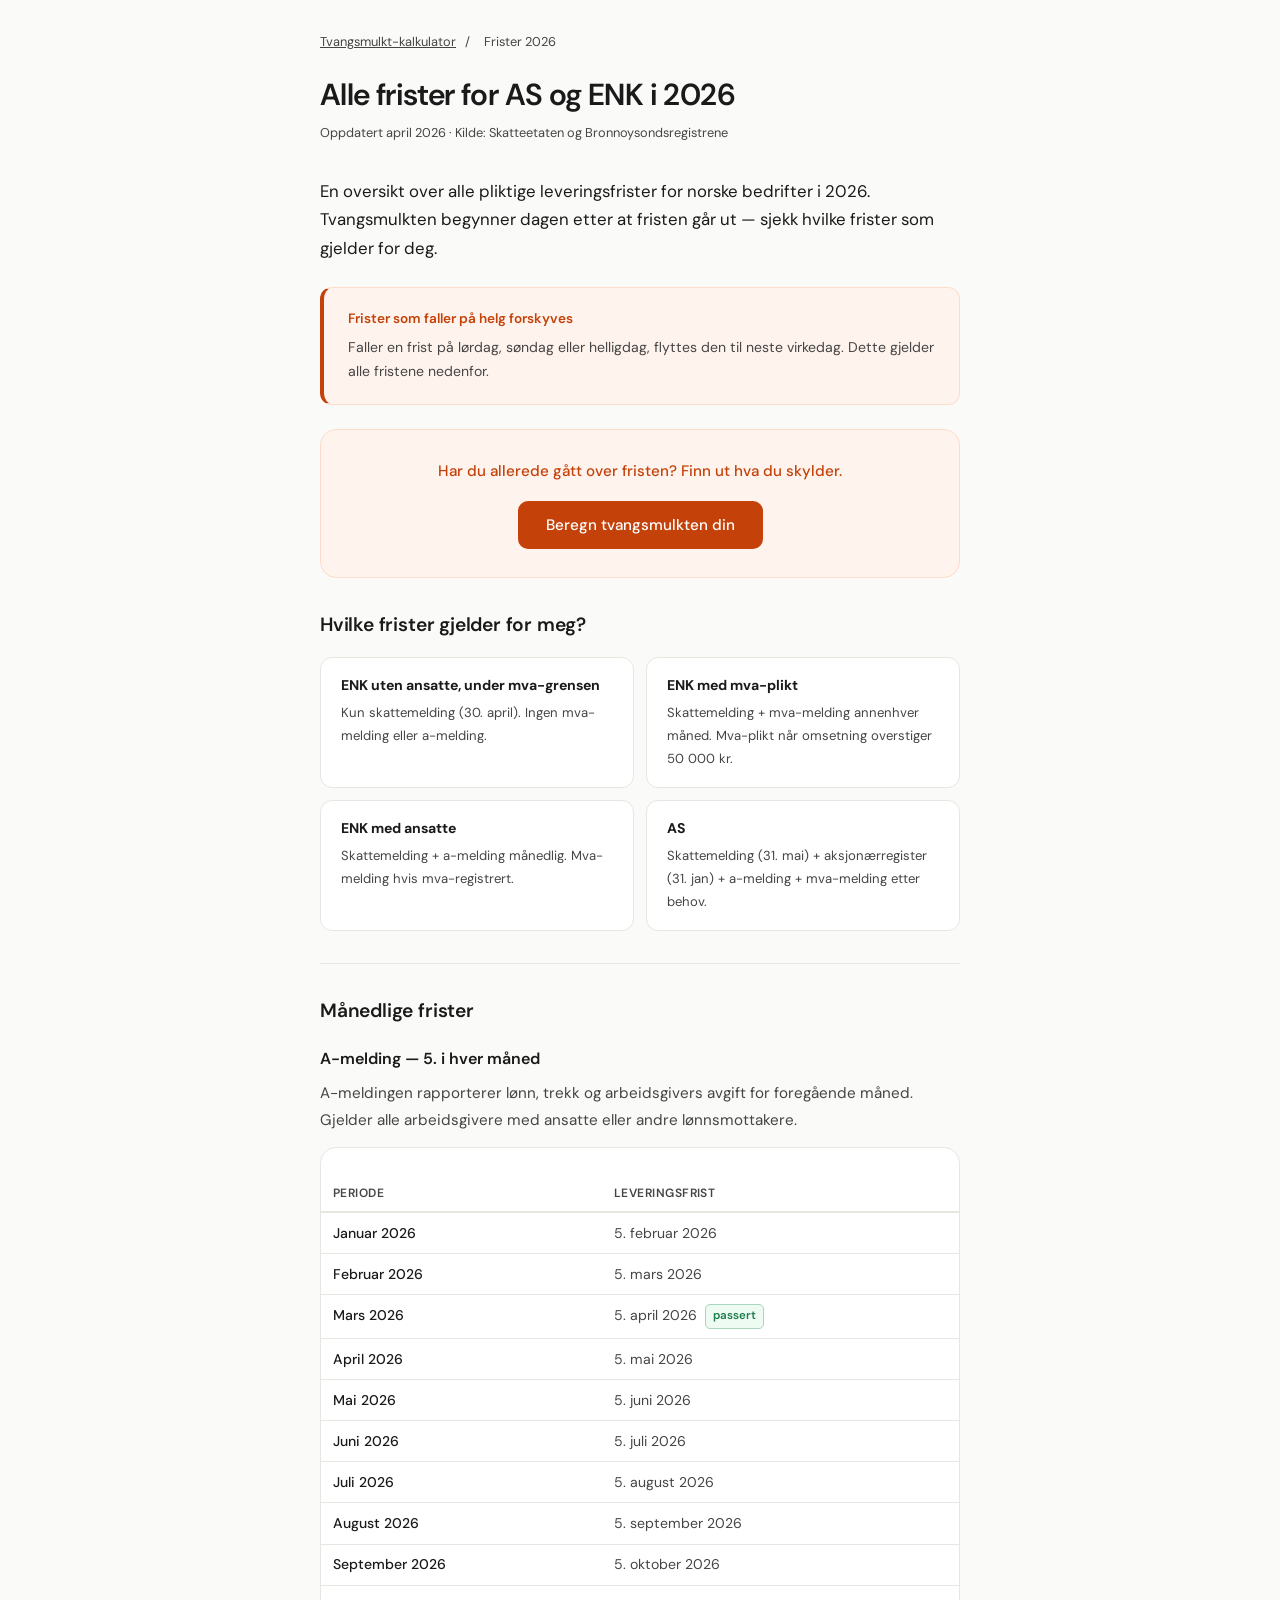
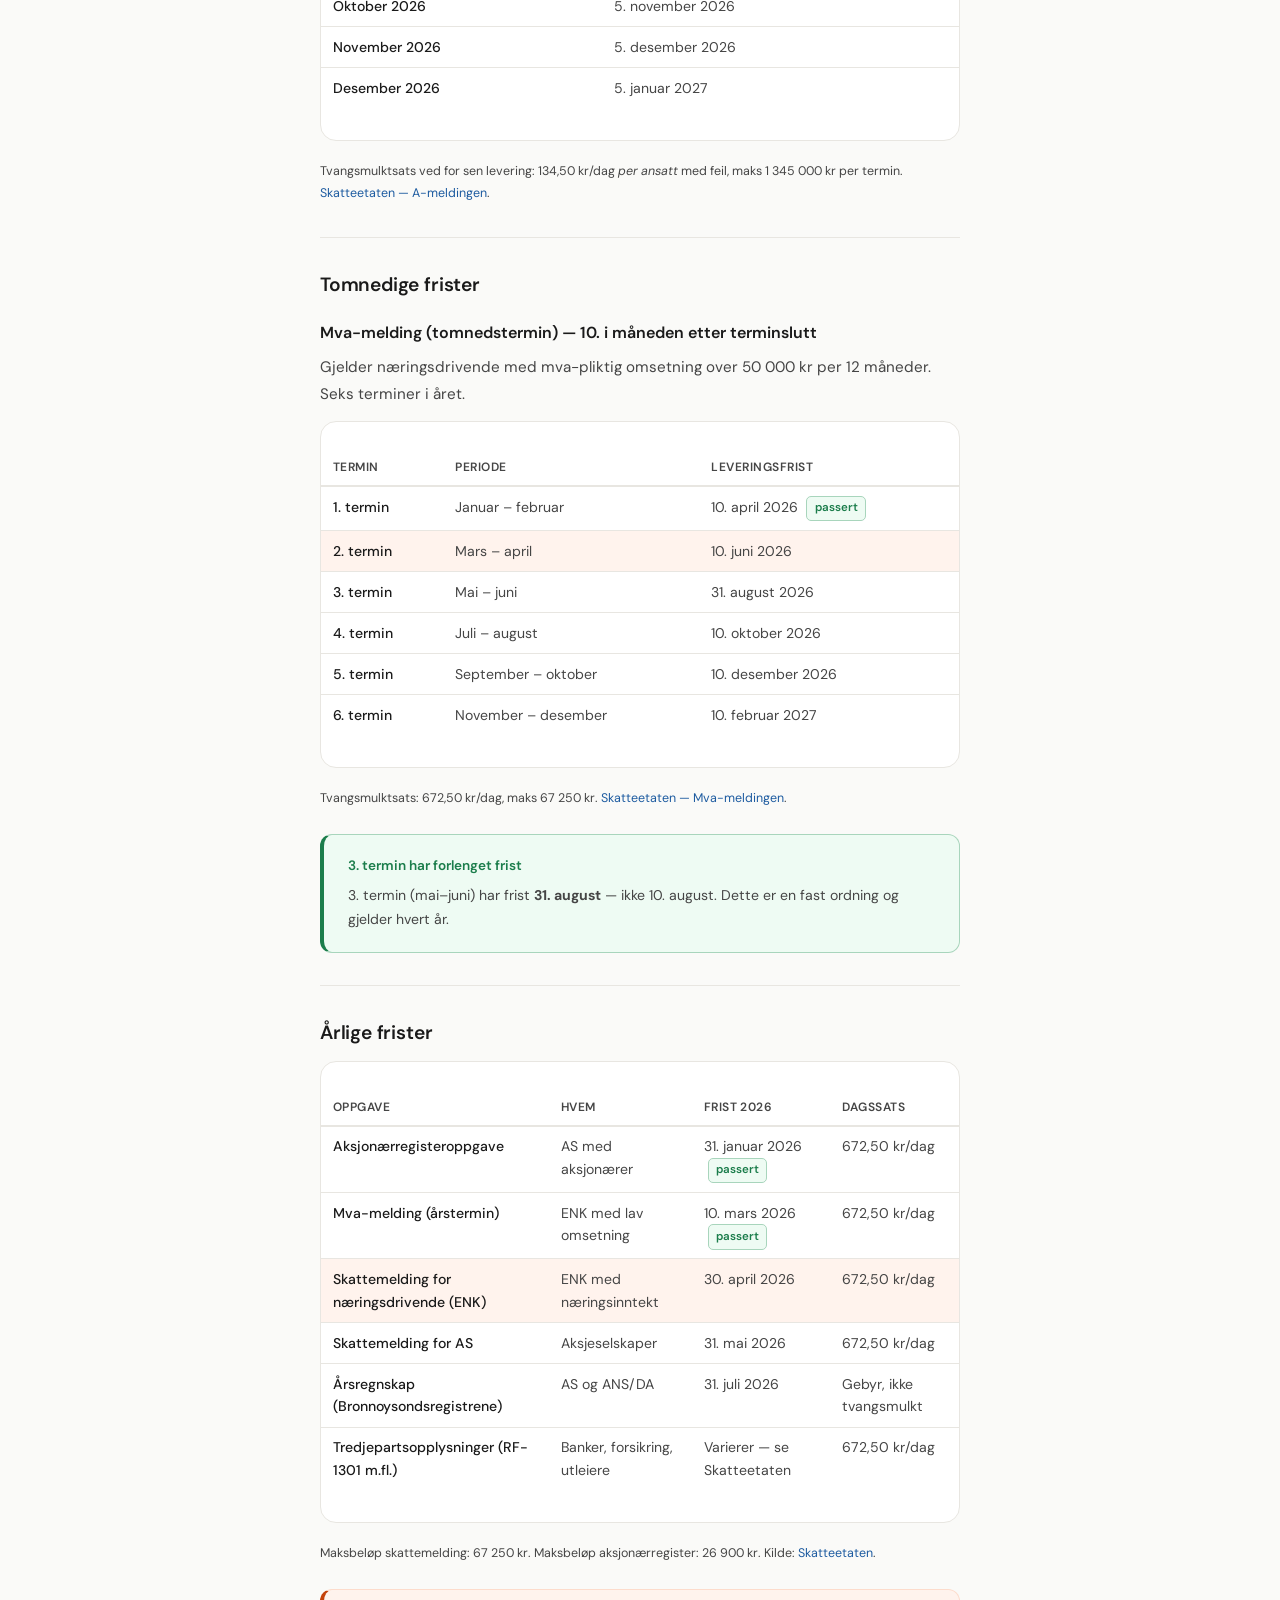
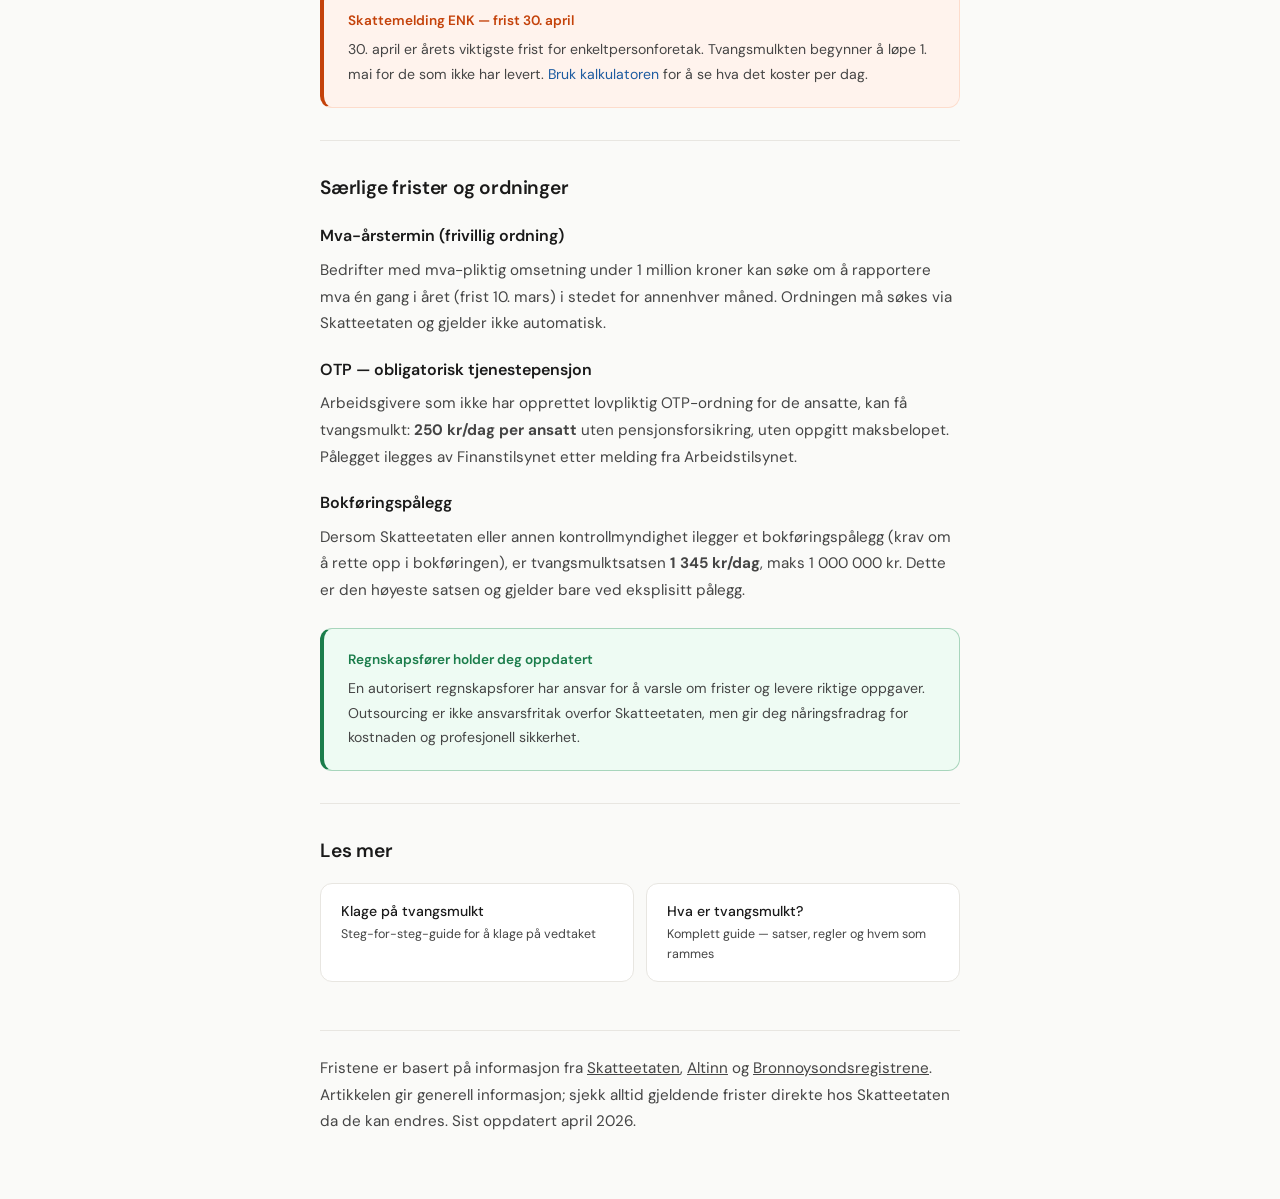
==== frister-2026.html @ 78f904ae "Add klage and frister pages, Cloudflare analytics, updated sitemap - klage-tvangsmulkt.html: 7-step " ====
<!DOCTYPE html>
<html lang="nb">
<head>
<meta charset="UTF-8">
<meta name="viewport" content="width=device-width,initial-scale=1">
<title>Alle frister for AS og ENK i 2026 — unngå tvangsmulkt | Tvangsmulkt-kalkulator</title>
<meta name="description" content="Komplett fristoversikt for 2026: mva-melding, a-melding, skattemelding, aksjonærregister og mer. Hvilke frister gjelder for deg som AS eller ENK?">
<meta name="robots" content="index,follow">
<link rel="canonical" href="https://tvangsmulktkalkulator.no/frister-2026">
<meta property="og:title" content="Alle frister for AS og ENK i 2026 — unngå tvangsmulkt">
<meta property="og:description" content="Komplett fristoversikt for 2026: mva, a-melding, skattemelding, aksjonærregister. Hvilke frister gjelder for deg?">
<meta property="og:type" content="article">
<meta property="og:url" content="https://tvangsmulktkalkulator.no/frister-2026">
<meta property="og:image" content="https://tvangsmulktkalkulator.no/og-image.png">
<meta property="og:locale" content="nb_NO">
<meta name="twitter:card" content="summary_large_image">
<meta name="twitter:title" content="Alle frister for AS og ENK i 2026 — unngå tvangsmulkt">
<meta name="twitter:description" content="Komplett fristoversikt for 2026: mva, a-melding, skattemelding, aksjonærregister og mer.">
<meta name="twitter:image" content="https://tvangsmulktkalkulator.no/og-image.png">
<meta name="geo.region" content="NO">
<link rel="icon" href="data:image/svg+xml,<svg xmlns='http://www.w3.org/2000/svg' viewBox='0 0 100 100'><rect width='100' height='100' rx='20' fill='%23C4420A'/><text x='50' y='68' font-size='52' font-family='system-ui' font-weight='700' fill='white' text-anchor='middle'>kr</text></svg>">
<link rel="preconnect" href="https://fonts.googleapis.com">
<link rel="preconnect" href="https://fonts.gstatic.com" crossorigin>
<link href="https://fonts.googleapis.com/css2?family=DM+Sans:wght@400;500;600&display=swap" rel="stylesheet">
<!-- Cloudflare Web Analytics -->
<script defer src='https://static.cloudflareinsights.com/beacon.min.js' data-cf-beacon='{"token": "CLOUDFLARE_ANALYTICS_TOKEN"}'></script>
<script type="application/ld+json">
{
  "@context": "https://schema.org",
  "@graph": [
    {
      "@type": "Article",
      "headline": "Alle frister for AS og ENK i 2026 — unngå tvangsmulkt",
      "description": "Komplett fristoversikt for 2026: mva-melding, a-melding, skattemelding, aksjonærregister og mer. Hvilke frister gjelder for deg som AS eller ENK?",
      "url": "https://tvangsmulktkalkulator.no/frister-2026",
      "inLanguage": "nb",
      "datePublished": "2026-04-19",
      "dateModified": "2026-04-19",
      "publisher": {
        "@type": "Organization",
        "name": "Tvangsmulkt-kalkulator",
        "url": "https://tvangsmulktkalkulator.no/"
      },
      "mainEntityOfPage": {
        "@type": "WebPage",
        "@id": "https://tvangsmulktkalkulator.no/frister-2026"
      }
    },
    {
      "@type": "BreadcrumbList",
      "itemListElement": [
        {
          "@type": "ListItem",
          "position": 1,
          "name": "Tvangsmulkt-kalkulator",
          "item": "https://tvangsmulktkalkulator.no/"
        },
        {
          "@type": "ListItem",
          "position": 2,
          "name": "Frister 2026",
          "item": "https://tvangsmulktkalkulator.no/frister-2026"
        }
      ]
    },
    {
      "@type": "FAQPage",
      "mainEntity": [
        {
          "@type": "Question",
          "name": "Når er fristen for skattemelding 2026?",
          "acceptedAnswer": {
            "@type": "Answer",
            "text": "Skattemelding for enkeltpersonforetak (ENK) har frist 30. april 2026. Aksjeselskaper (AS) har frist 31. mai 2026. Næringsdrivende med regnskapsfører kan søke om utsatt frist til 31. mai for ENK."
          }
        },
        {
          "@type": "Question",
          "name": "Når skal a-meldingen leveres?",
          "acceptedAnswer": {
            "@type": "Answer",
            "text": "A-meldingen leveres den 5. i hver måned og gjelder lønnsutbetalinger i foregående måned. For eksempel: a-meldingen for mars leveres innen 5. april. Fristen gjelder alle arbeidsgivere med ansatte."
          }
        },
        {
          "@type": "Question",
          "name": "Hvilke frister gjelder for mva-meldingen i 2026?",
          "acceptedAnswer": {
            "@type": "Answer",
            "text": "Mva-melding for toårig termin leveres den 10. i måneden etter terminslutt. Terminer: jan–feb (frist 10. april), mars–april (frist 10. juni), mai–juni (frist 31. august), juli–aug (frist 10. oktober), sept–okt (frist 10. desember), nov–des (frist 10. februar 2027). Mva-melding for årsterm leveres 10. mars."
          }
        },
        {
          "@type": "Question",
          "name": "Gjelder alle disse fristene for ENK?",
          "acceptedAnswer": {
            "@type": "Answer",
            "text": "Ikke alle. Et ENK uten ansatte og med omsetning under 50 000 kr trenger ikke levere a-melding eller mva-melding. Skattemeldingen (frist 30. april) gjelder alltid for ENK med næringsinntekt. Sjekk hvilke registreringsplikter virksomheten din har i Enhetsregisteret på Brønnøysund."
          }
        }
      ]
    }
  ]
}
</script>
<style>
*{margin:0;padding:0;box-sizing:border-box}
*:focus-visible{outline:2px solid var(--accent);outline-offset:2px}
:root{--bg:#FAFAF8;--card:#FFFFFF;--text:#1A1A1A;--muted:#454545;--border:#E8E6E1;--accent:#C4420A;--accent-bg:#FFF3ED;--accent-border:#FDDCCC;--green:#1B7D4B;--green-bg:#EEFBF3;--blue:#1D5BA0;--blue-bg:#EDF4FC}
body{font-family:'DM Sans',system-ui,sans-serif;background:var(--bg);color:var(--text);line-height:1.6;-webkit-font-smoothing:antialiased}
.wrap{max-width:680px;margin:0 auto;padding:2rem 1.25rem 4rem}
.breadcrumb{font-size:.8rem;color:var(--muted);margin-bottom:1.5rem}
.breadcrumb a{color:var(--muted);text-decoration:underline}
.breadcrumb span{margin:0 .35rem}
header{margin-bottom:2rem}
.meta{font-size:.8rem;color:var(--muted);margin-top:.5rem}
h1{font-size:1.9rem;font-weight:600;letter-spacing:-.02em;line-height:1.25;margin-bottom:.5rem}
h2{font-size:1.2rem;font-weight:600;margin:2rem 0 .75rem;letter-spacing:-.01em}
h3{font-size:1rem;font-weight:600;margin:1.25rem 0 .5rem}
p{color:var(--muted);font-size:.95rem;line-height:1.75;margin-bottom:.85rem}
p:last-child{margin-bottom:0}
a{color:var(--blue);text-decoration:none;border-bottom:1px solid transparent}
a:hover{border-bottom-color:var(--blue)}
.intro{font-size:1.05rem;color:var(--text);line-height:1.7;margin-bottom:1.5rem}
.card{background:var(--card);border:1px solid var(--border);border-radius:16px;padding:1.5rem 1.75rem;margin-bottom:1.25rem}
table{width:100%;border-collapse:collapse;font-size:.88rem;margin:.75rem 0 1rem}
thead th{text-align:left;padding:.5rem .75rem;font-size:.75rem;font-weight:600;color:var(--muted);text-transform:uppercase;letter-spacing:.04em;border-bottom:2px solid var(--border)}
tbody td{padding:.55rem .75rem;border-bottom:1px solid var(--border);color:var(--muted);vertical-align:top}
tbody td:first-child{color:var(--text);font-weight:500}
tbody tr:last-child td{border-bottom:none}
.highlight-row td{background:var(--accent-bg)}
.badge{display:inline-block;font-size:.72rem;font-weight:600;padding:.15rem .45rem;border-radius:5px;vertical-align:middle;margin-left:.25rem}
.badge-red{background:var(--accent-bg);color:var(--accent);border:1px solid var(--accent-border)}
.badge-green{background:var(--green-bg);color:var(--green);border:1px solid #A8D5BC}
.badge-blue{background:var(--blue-bg);color:var(--blue);border:1px solid #C0D8F2}
ol,ul{padding-left:1.25rem;color:var(--muted);font-size:.95rem;line-height:1.75;margin-bottom:.85rem}
ol li,ul li{margin-bottom:.35rem}
.tip{background:var(--green-bg);border:1px solid #A8D5BC;border-left:4px solid var(--green);border-radius:12px;padding:1.25rem 1.5rem;margin:1.5rem 0}
.tip-title{font-size:.85rem;font-weight:600;color:var(--green);margin-bottom:.35rem}
.tip p{font-size:.88rem}
.warn{background:var(--accent-bg);border:1px solid var(--accent-border);border-left:4px solid var(--accent);border-radius:12px;padding:1.25rem 1.5rem;margin:1.5rem 0}
.warn-title{font-size:.85rem;font-weight:600;color:var(--accent);margin-bottom:.35rem}
.warn p{font-size:.88rem}
.checker{display:grid;grid-template-columns:1fr 1fr;gap:.75rem;margin:1rem 0}
.checker-item{background:var(--card);border:1px solid var(--border);border-radius:12px;padding:1rem 1.25rem}
.checker-item strong{display:block;font-size:.88rem;color:var(--text);margin-bottom:.35rem}
.checker-item p{font-size:.82rem;margin:0}
.cta-box{background:var(--accent-bg);border:1px solid var(--accent-border);border-radius:16px;padding:1.75rem;text-align:center;margin:2.5rem 0}
.cta-box p{color:var(--accent);font-weight:500;margin-bottom:1rem}
.cta-btn{display:inline-block;padding:.75rem 1.75rem;background:var(--accent);color:#fff;border-radius:10px;font-size:.95rem;font-weight:500;text-decoration:none;border:none;transition:opacity .15s}
.cta-btn:hover{opacity:.88;border-bottom:none}
.divider{height:1px;background:var(--border);margin:2rem 0}
.source{font-size:.78rem;color:var(--muted);margin-top:.5rem}
.source a{font-size:.78rem}
.related{display:grid;grid-template-columns:1fr 1fr;gap:.75rem;margin-top:1rem}
.related a{display:block;background:var(--card);border:1px solid var(--border);border-radius:12px;padding:1rem 1.25rem;font-size:.88rem;font-weight:500;color:var(--text);text-decoration:none;transition:border-color .15s}
.related a:hover{border-color:var(--accent);border-bottom-color:var(--accent)}
.related a span{display:block;font-size:.78rem;color:var(--muted);font-weight:400;margin-top:.2rem}
footer{border-top:1px solid var(--border);padding-top:1.5rem;font-size:.8rem;color:var(--muted);line-height:1.7;margin-top:3rem}
footer a{color:var(--muted);text-decoration:underline}
.skip-link{position:absolute;left:-9999px;top:auto;width:1px;height:1px;overflow:hidden}
.skip-link:focus{position:fixed;top:.75rem;left:.75rem;width:auto;height:auto;padding:.5rem 1rem;background:var(--accent);color:#fff;border-radius:8px;font-size:.9rem;font-weight:500;z-index:9999;text-decoration:none}
@media(max-width:480px){
  .wrap{padding:1.5rem 1rem 3rem}
  h1{font-size:1.5rem}
  .card{padding:1.25rem}
  table{font-size:.82rem}
  thead th,tbody td{padding:.45rem .5rem}
  .checker{grid-template-columns:1fr}
  .related{grid-template-columns:1fr}
}
</style>
</head>
<body>
<a href="#main-content" class="skip-link">Hopp til innhold</a>
<main class="wrap" id="main-content">

  <nav class="breadcrumb" aria-label="Navigasjonsti">
    <a href="/">Tvangsmulkt-kalkulator</a>
    <span aria-hidden="true">/</span>
    <span aria-current="page">Frister 2026</span>
  </nav>

  <header>
    <h1>Alle frister for AS og ENK i 2026</h1>
    <p class="meta">Oppdatert april 2026 &middot; Kilde: Skatteetaten og Bronnoysondsregistrene</p>
  </header>

  <p class="intro">En oversikt over alle pliktige leveringsfrister for norske bedrifter i 2026. Tvangsmulkten begynner dagen etter at fristen g&aring;r ut &mdash; sjekk hvilke frister som gjelder for deg.</p>

  <div class="warn" style="margin-top:0">
    <div class="warn-title">Frister som faller p&aring; helg forskyves</div>
    <p>Faller en frist p&aring; l&oslash;rdag, s&oslash;ndag eller helligdag, flyttes den til neste virkedag. Dette gjelder alle fristene nedenfor.</p>
  </div>

  <div class="cta-box" style="margin-top:0;margin-bottom:2rem">
    <p>Har du allerede g&aring;tt over fristen? Finn ut hva du skylder.</p>
    <a href="/" class="cta-btn">Beregn tvangsmulkten din</a>
  </div>

  <section>
    <h2 style="margin-top:0">Hvilke frister gjelder for meg?</h2>
    <div class="checker">
      <div class="checker-item">
        <strong>ENK uten ansatte, under mva-grensen</strong>
        <p>Kun skattemelding (30. april). Ingen mva-melding eller a-melding.</p>
      </div>
      <div class="checker-item">
        <strong>ENK med mva-plikt</strong>
        <p>Skattemelding + mva-melding annenhver m&aring;ned. Mva-plikt n&aring;r omsetning overstiger 50 000 kr.</p>
      </div>
      <div class="checker-item">
        <strong>ENK med ansatte</strong>
        <p>Skattemelding + a-melding m&aring;nedlig. Mva-melding hvis mva-registrert.</p>
      </div>
      <div class="checker-item">
        <strong>AS</strong>
        <p>Skattemelding (31. mai) + aksjon&aelig;rregister (31. jan) + a-melding + mva-melding etter behov.</p>
      </div>
    </div>
  </section>

  <div class="divider"></div>

  <section>
    <h2>M&aring;nedlige frister</h2>

    <h3>A-melding &mdash; 5. i hver m&aring;ned</h3>
    <p>A-meldingen rapporterer l&oslash;nn, trekk og arbeidsgivers avgift for foregående m&aring;ned. Gjelder alle arbeidsgivere med ansatte eller andre l&oslash;nnsmottakere.</p>

    <div class="card" style="padding:1rem 0">
      <table>
        <thead>
          <tr>
            <th>Periode</th>
            <th>Leveringsfrist</th>
          </tr>
        </thead>
        <tbody>
          <tr><td>Januar 2026</td><td>5. februar 2026</td></tr>
          <tr><td>Februar 2026</td><td>5. mars 2026</td></tr>
          <tr><td>Mars 2026</td><td>5. april 2026 <span class="badge badge-green">passert</span></td></tr>
          <tr><td>April 2026</td><td>5. mai 2026</td></tr>
          <tr><td>Mai 2026</td><td>5. juni 2026</td></tr>
          <tr><td>Juni 2026</td><td>5. juli 2026</td></tr>
          <tr><td>Juli 2026</td><td>5. august 2026</td></tr>
          <tr><td>August 2026</td><td>5. september 2026</td></tr>
          <tr><td>September 2026</td><td>5. oktober 2026</td></tr>
          <tr><td>Oktober 2026</td><td>5. november 2026</td></tr>
          <tr><td>November 2026</td><td>5. desember 2026</td></tr>
          <tr><td>Desember 2026</td><td>5. januar 2027</td></tr>
        </tbody>
      </table>
    </div>
    <p class="source">Tvangsmulktsats ved for sen levering: 134,50 kr/dag <em>per ansatt</em> med feil, maks 1 345 000 kr per termin. <a href="https://www.skatteetaten.no/bedrift-og-organisasjon/rapportering/a-meldingen/" target="_blank" rel="noopener">Skatteetaten &mdash; A-meldingen</a>.</p>
  </section>

  <div class="divider"></div>

  <section>
    <h2>Tomnedige frister</h2>

    <h3>Mva-melding (tomnedstermin) &mdash; 10. i m&aring;neden etter terminslutt</h3>
    <p>Gjelder n&aelig;ringsdrivende med mva-pliktig omsetning over 50 000 kr per 12 m&aring;neder. Seks terminer i &aring;ret.</p>

    <div class="card" style="padding:1rem 0">
      <table>
        <thead>
          <tr>
            <th>Termin</th>
            <th>Periode</th>
            <th>Leveringsfrist</th>
          </tr>
        </thead>
        <tbody>
          <tr><td>1. termin</td><td>Januar &ndash; februar</td><td>10. april 2026 <span class="badge badge-green">passert</span></td></tr>
          <tr class="highlight-row"><td>2. termin</td><td>Mars &ndash; april</td><td>10. juni 2026</td></tr>
          <tr><td>3. termin</td><td>Mai &ndash; juni</td><td>31. august 2026</td></tr>
          <tr><td>4. termin</td><td>Juli &ndash; august</td><td>10. oktober 2026</td></tr>
          <tr><td>5. termin</td><td>September &ndash; oktober</td><td>10. desember 2026</td></tr>
          <tr><td>6. termin</td><td>November &ndash; desember</td><td>10. februar 2027</td></tr>
        </tbody>
      </table>
    </div>
    <p class="source">Tvangsmulktsats: 672,50 kr/dag, maks 67 250 kr. <a href="https://www.skatteetaten.no/bedrift-og-organisasjon/merverdiavgift/mva-meldingen/" target="_blank" rel="noopener">Skatteetaten &mdash; Mva-meldingen</a>.</p>

    <div class="tip">
      <div class="tip-title">3. termin har forlenget frist</div>
      <p>3. termin (mai&ndash;juni) har frist <strong>31. august</strong> &mdash; ikke 10. august. Dette er en fast ordning og gjelder hvert &aring;r.</p>
    </div>
  </section>

  <div class="divider"></div>

  <section>
    <h2>&Aring;rlige frister</h2>

    <div class="card" style="padding:1rem 0">
      <table>
        <thead>
          <tr>
            <th>Oppgave</th>
            <th>Hvem</th>
            <th>Frist 2026</th>
            <th>Dagssats</th>
          </tr>
        </thead>
        <tbody>
          <tr>
            <td>Aksjon&aelig;rregisteroppgave</td>
            <td>AS med aksjon&aelig;rer</td>
            <td>31. januar 2026 <span class="badge badge-green">passert</span></td>
            <td>672,50 kr/dag</td>
          </tr>
          <tr>
            <td>Mva-melding (&aring;rstermin)</td>
            <td>ENK med lav omsetning</td>
            <td>10. mars 2026 <span class="badge badge-green">passert</span></td>
            <td>672,50 kr/dag</td>
          </tr>
          <tr class="highlight-row">
            <td>Skattemelding for n&aelig;ringsdrivende (ENK)</td>
            <td>ENK med n&aelig;ringsinntekt</td>
            <td>30. april 2026</td>
            <td>672,50 kr/dag</td>
          </tr>
          <tr>
            <td>Skattemelding for AS</td>
            <td>Aksjeselskaper</td>
            <td>31. mai 2026</td>
            <td>672,50 kr/dag</td>
          </tr>
          <tr>
            <td>&Aring;rsregnskap (Bronnoysondsregistrene)</td>
            <td>AS og ANS/DA</td>
            <td>31. juli 2026</td>
            <td>Gebyr, ikke tvangsmulkt</td>
          </tr>
          <tr>
            <td>Tredjepartsopplysninger (RF-1301 m.fl.)</td>
            <td>Banker, forsikring, utleiere</td>
            <td>Varierer &mdash; se Skatteetaten</td>
            <td>672,50 kr/dag</td>
          </tr>
        </tbody>
      </table>
    </div>
    <p class="source">Maksbel&oslash;p skattemelding: 67 250 kr. Maksbel&oslash;p aksjon&aelig;rregister: 26 900 kr. Kilde: <a href="https://www.skatteetaten.no/bedrift-og-organisasjon/starte-og-drive/regelverket/tvangsmulkt/" target="_blank" rel="noopener">Skatteetaten</a>.</p>

    <div class="warn">
      <div class="warn-title">Skattemelding ENK &mdash; frist 30. april</div>
      <p>30. april er &aring;rets viktigste frist for enkeltpersonforetak. Tvangsmulkten begynner &aring; l&oslash;pe 1. mai for de som ikke har levert. <a href="/">Bruk kalkulatoren</a> for &aring; se hva det koster per dag.</p>
    </div>
  </section>

  <div class="divider"></div>

  <section>
    <h2>S&aelig;rlige frister og ordninger</h2>

    <h3>Mva-&aring;rstermin (frivillig ordning)</h3>
    <p>Bedrifter med mva-pliktig omsetning under 1 million kroner kan s&oslash;ke om &aring; rapportere mva &eacute;n gang i &aring;ret (frist 10. mars) i stedet for annenhver m&aring;ned. Ordningen m&aring; s&oslash;kes via Skatteetaten og gjelder ikke automatisk.</p>

    <h3>OTP &mdash; obligatorisk tjenestepensjon</h3>
    <p>Arbeidsgivere som ikke har opprettet lovpliktig OTP-ordning for de ansatte, kan f&aring; tvangsmulkt: <strong>250 kr/dag per ansatt</strong> uten pensjonsforsikring, uten oppgitt maksbelopet. P&aring;legget ilegges av Finanstilsynet etter melding fra Arbeidstilsynet.</p>

    <h3>Bokf&oslash;ringsp&aring;legg</h3>
    <p>Dersom Skatteetaten eller annen kontrollmyndighet ilegger et bokf&oslash;ringsp&aring;legg (krav om &aring; rette opp i bokf&oslash;ringen), er tvangsmulktsatsen <strong>1 345 kr/dag</strong>, maks 1 000 000 kr. Dette er den h&oslash;yeste satsen og gjelder bare ved eksplisitt p&aring;legg.</p>

    <div class="tip">
      <div class="tip-title">Regnskapsf&oslash;rer holder deg oppdatert</div>
      <p>En autorisert regnskapsforer har ansvar for &aring; varsle om frister og levere riktige oppgaver. Outsourcing er ikke ansvarsfritak overfor Skatteetaten, men gir deg n&aring;ringsfradrag for kostnaden og profesjonell sikkerhet.</p>
    </div>
  </section>

  <div class="divider"></div>

  <section>
    <h2>Les mer</h2>
    <div class="related">
      <a href="/klage-tvangsmulkt">
        Klage p&aring; tvangsmulkt
        <span>Steg-for-steg-guide for &aring; klage p&aring; vedtaket</span>
      </a>
      <a href="/tvangsmulkt-guide">
        Hva er tvangsmulkt?
        <span>Komplett guide &mdash; satser, regler og hvem som rammes</span>
      </a>
    </div>
  </section>

  <footer>
    <p>Fristene er basert p&aring; informasjon fra <a href="https://www.skatteetaten.no/frister" target="_blank" rel="noopener">Skatteetaten</a>, <a href="https://www.altinn.no" target="_blank" rel="noopener">Altinn</a> og <a href="https://www.brreg.no" target="_blank" rel="noopener">Bronnoysondsregistrene</a>. Artikkelen gir generell informasjon; sjekk alltid gjeldende frister direkte hos Skatteetaten da de kan endres. Sist oppdatert april 2026.</p>
  </footer>

</main>
</body>
</html>
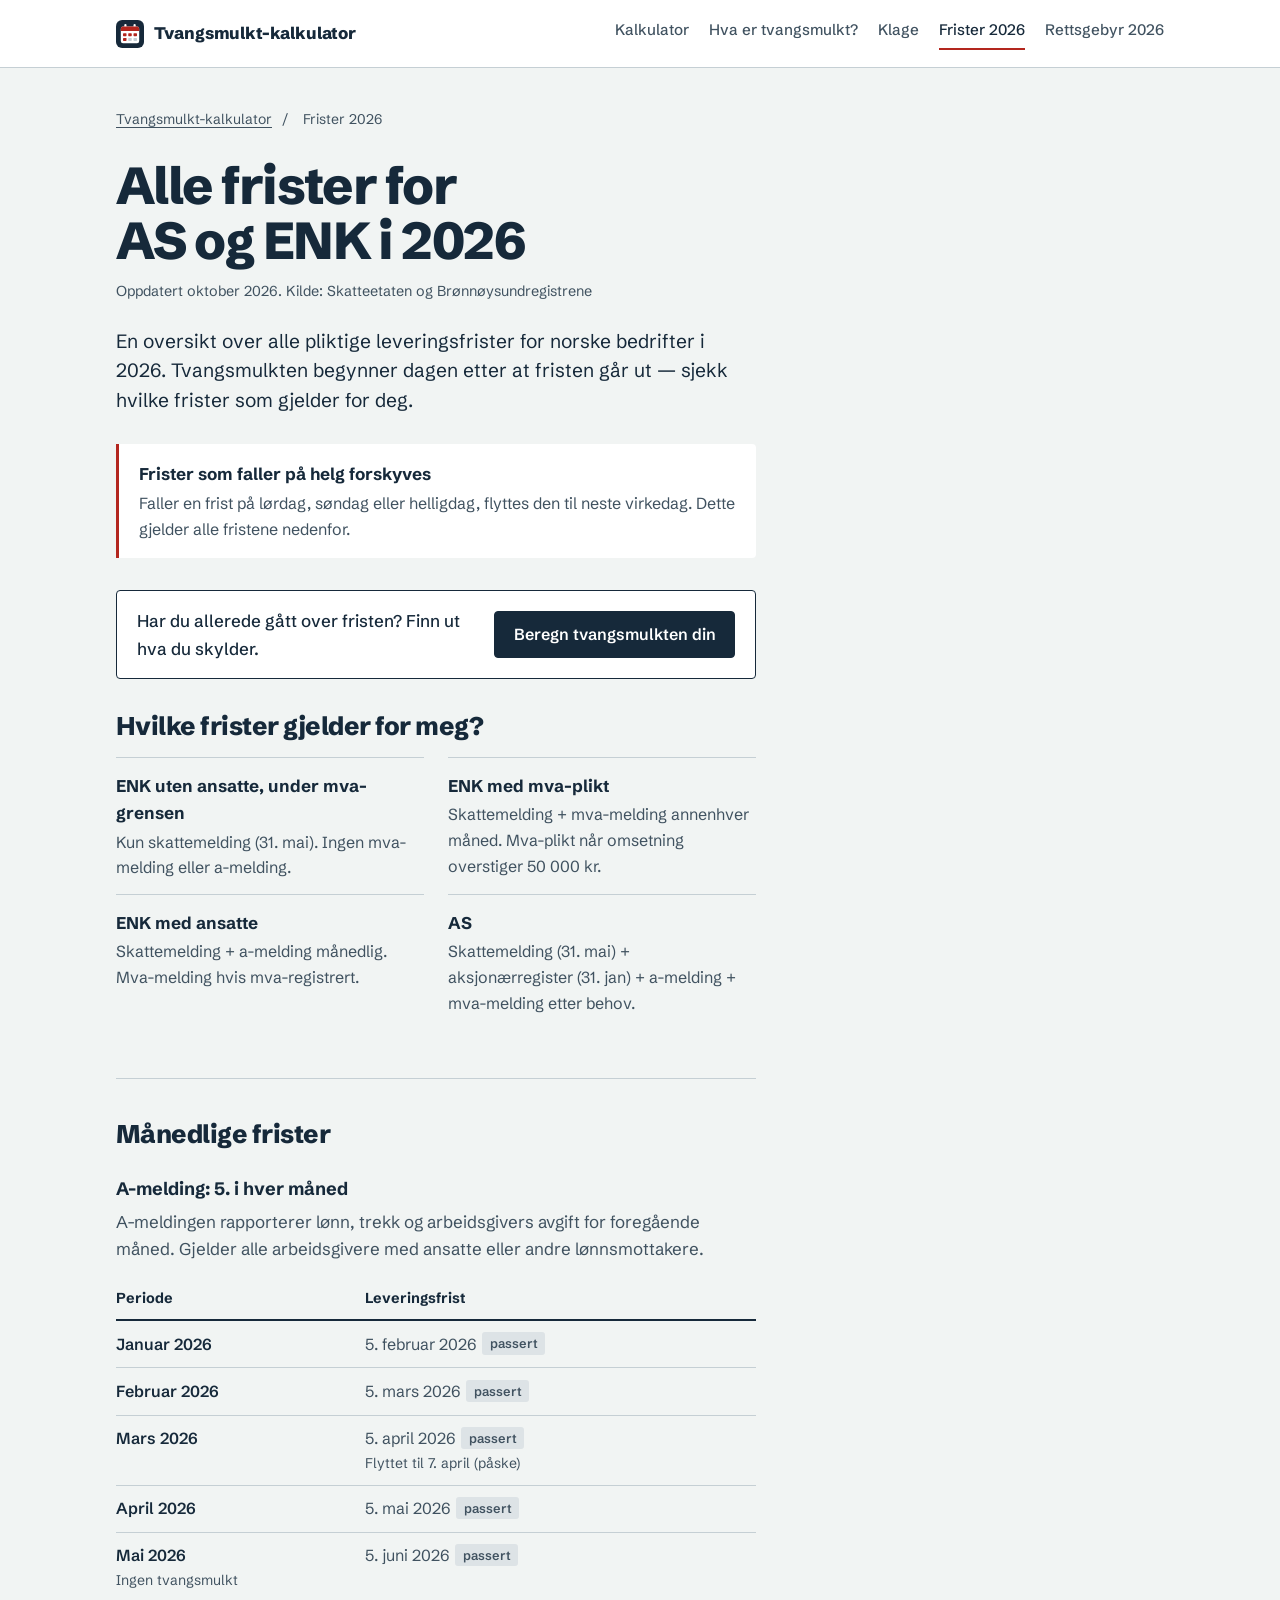
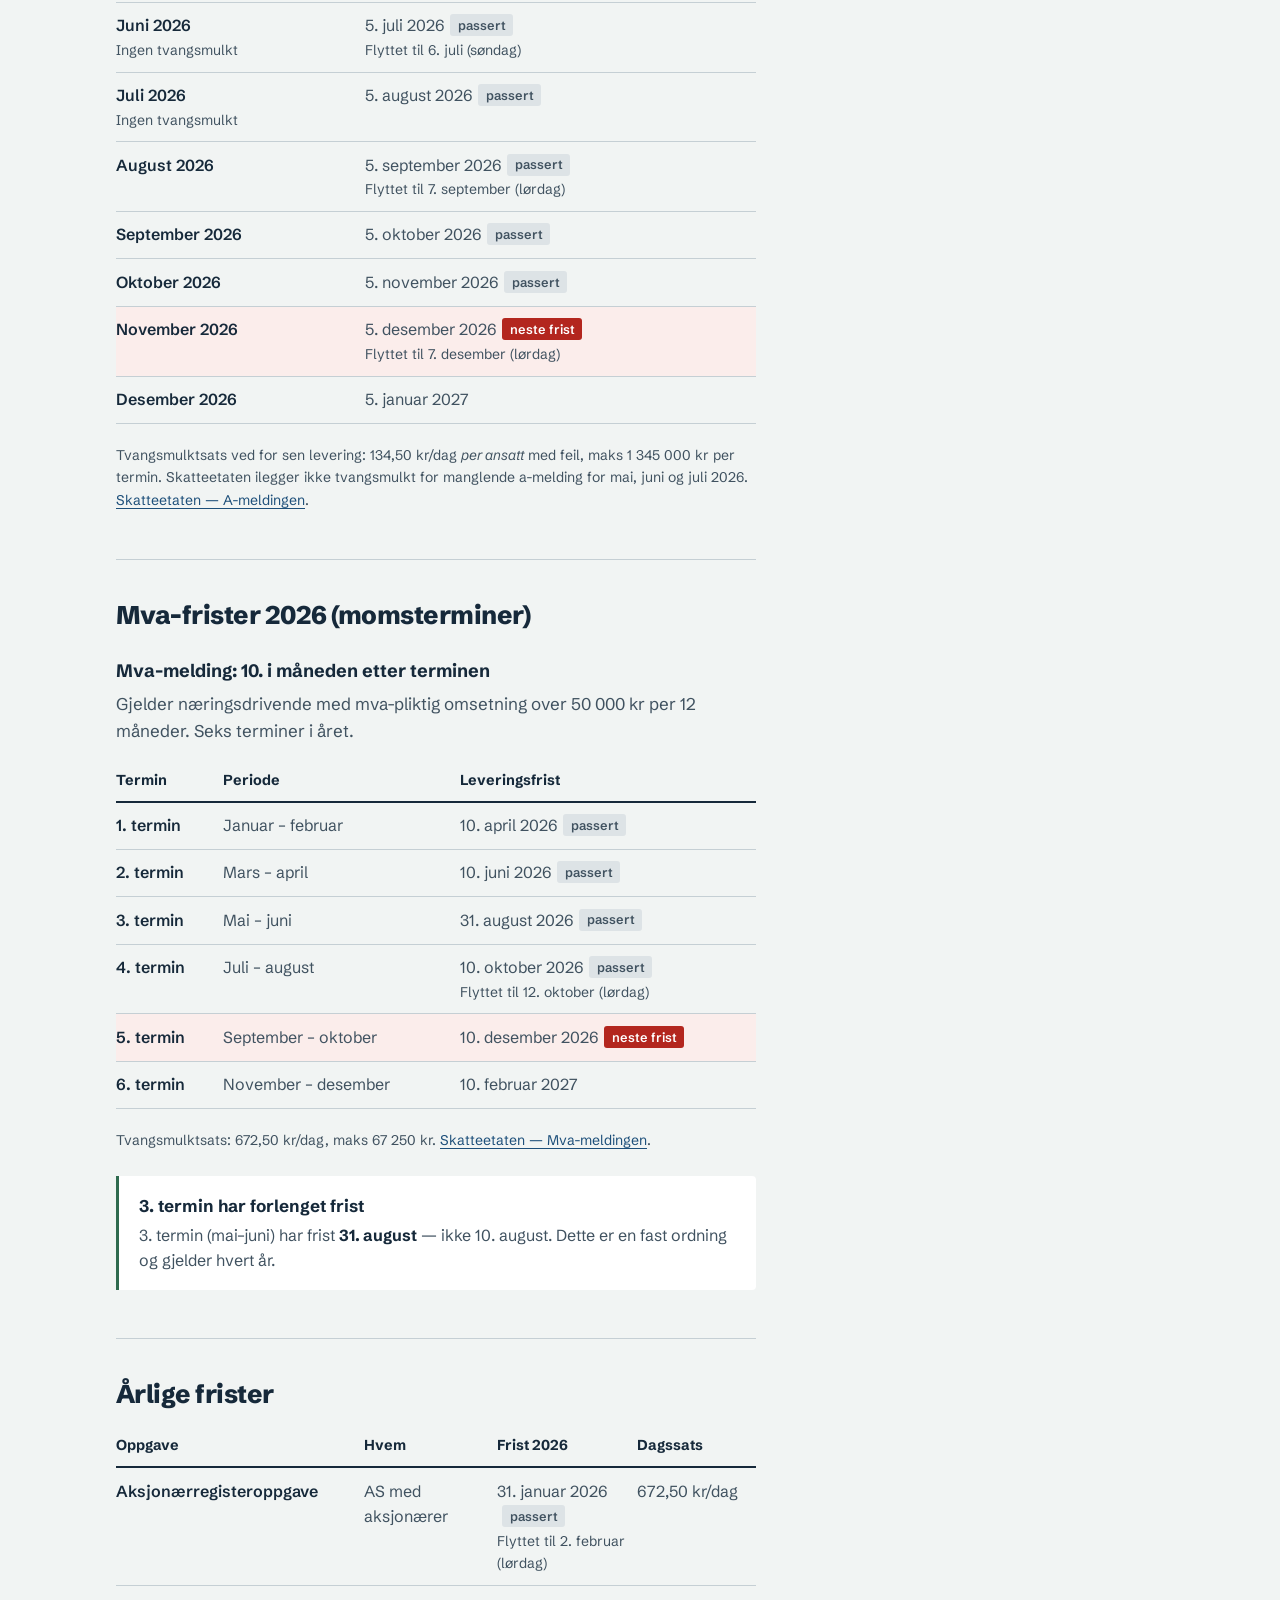
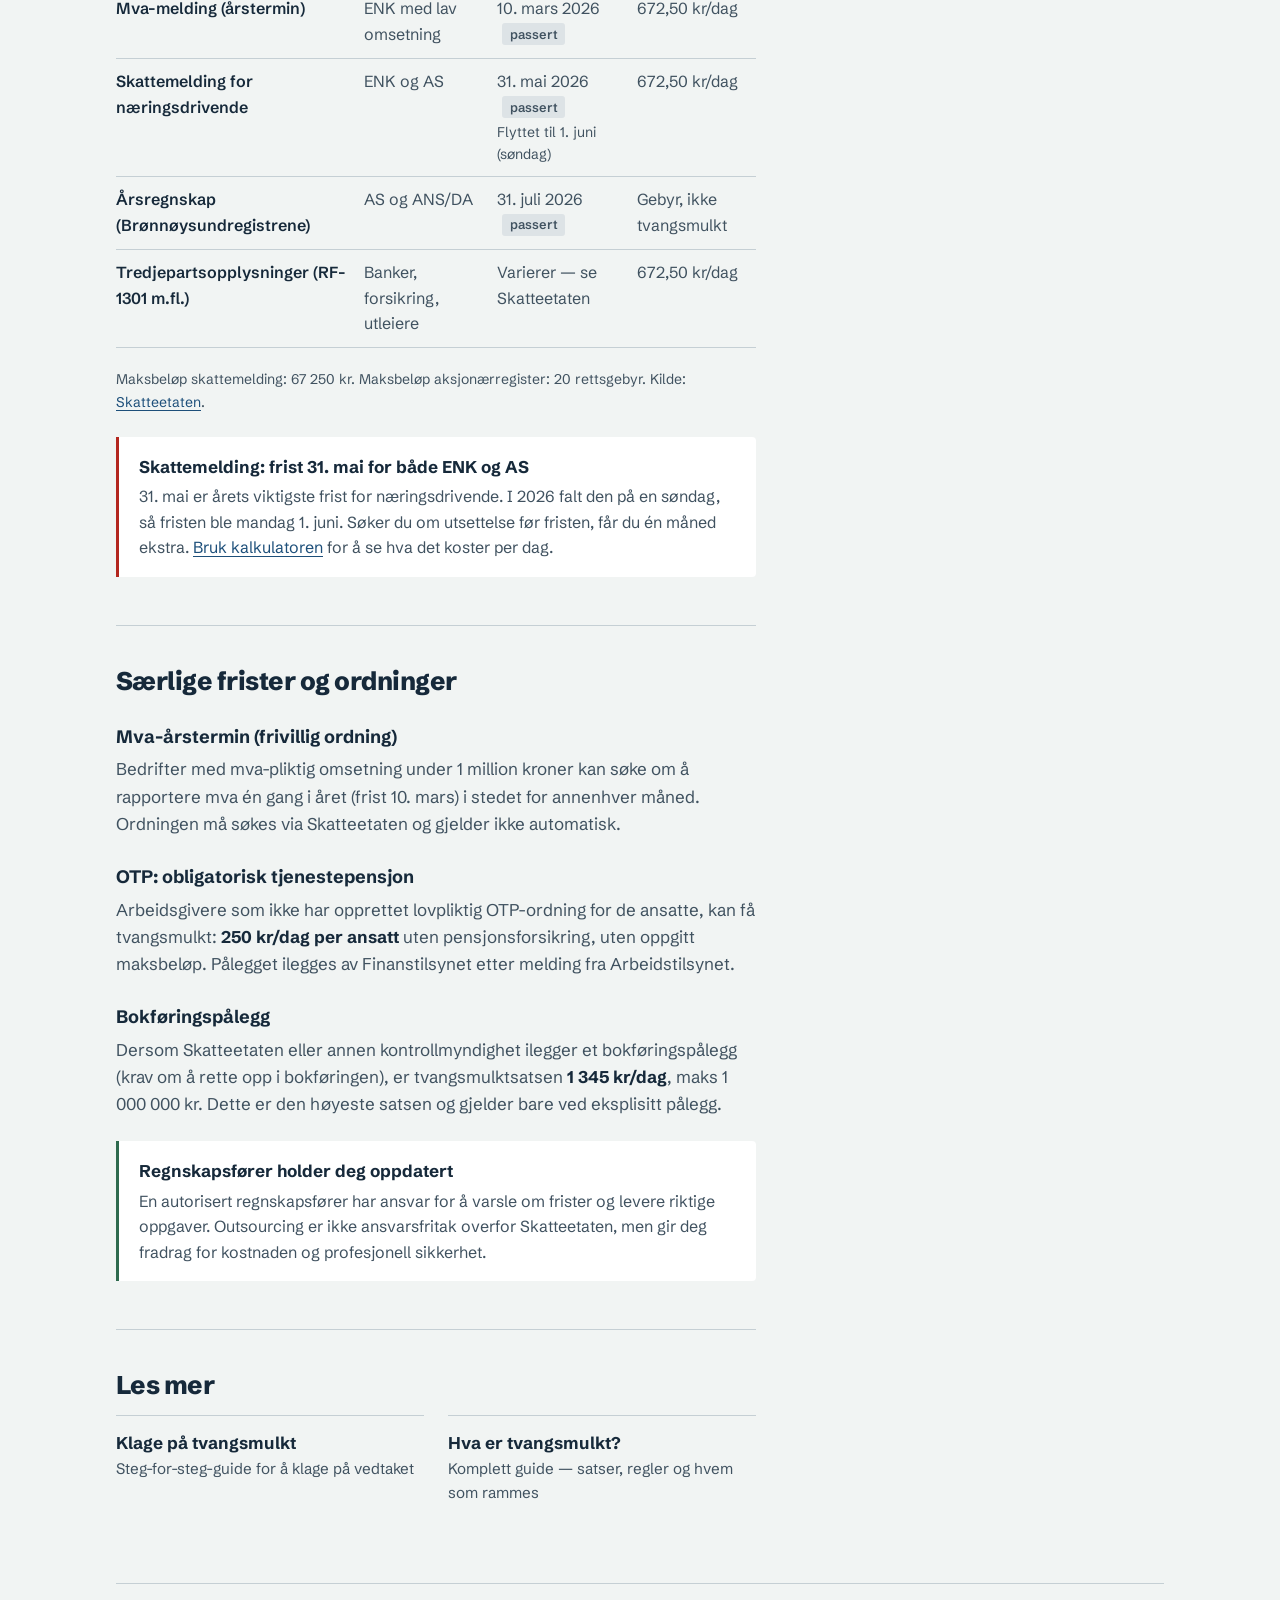
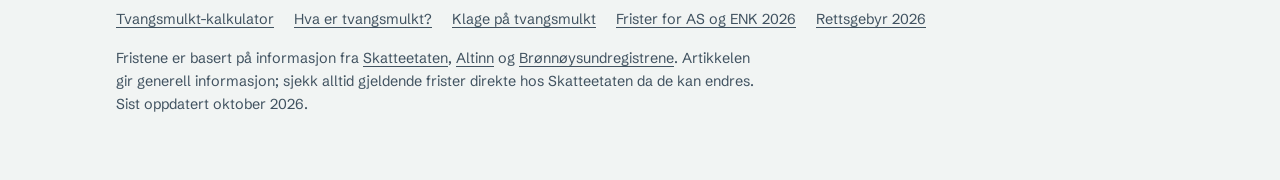
==== commit ce566865: "Redesign site, add rettsgebyr page, beginner sections and SEO fixes - Add shared styles.css and rede" ====
--- a/frister-2026.html
+++ b/frister-2026.html
@@ -3,39 +3,38 @@
 <head>
 <meta charset="UTF-8">
 <meta name="viewport" content="width=device-width,initial-scale=1">
-<title>Alle frister for AS og ENK i 2026 — unngå tvangsmulkt | Tvangsmulkt-kalkulator</title>
-<meta name="description" content="Komplett fristoversikt for 2026: mva-melding, a-melding, skattemelding, aksjonærregister og mer. Hvilke frister gjelder for deg som AS eller ENK?">
+<title>Frister 2026 for AS og ENK: mva, a-melding og skattemelding</title>
+<meta name="description" content="Alle frister i 2026 for AS og ENK: mva-frister og momsterminer, a-melding, skattemelding og aksjon&aelig;rregister. Med datoer som flyttes p&aring; grunn av helg.">
 <meta name="robots" content="index,follow">
 <link rel="canonical" href="https://tvangsmulktkalkulator.no/frister-2026">
-<meta property="og:title" content="Alle frister for AS og ENK i 2026 — unngå tvangsmulkt">
+<meta property="og:title" content="Frister 2026 for AS og ENK: mva, a-melding og skattemelding">
 <meta property="og:description" content="Komplett fristoversikt for 2026: mva, a-melding, skattemelding, aksjonærregister. Hvilke frister gjelder for deg?">
 <meta property="og:type" content="article">
 <meta property="og:url" content="https://tvangsmulktkalkulator.no/frister-2026">
 <meta property="og:image" content="https://tvangsmulktkalkulator.no/og-image.png">
 <meta property="og:locale" content="nb_NO">
 <meta name="twitter:card" content="summary_large_image">
-<meta name="twitter:title" content="Alle frister for AS og ENK i 2026 — unngå tvangsmulkt">
+<meta name="twitter:title" content="Frister 2026 for AS og ENK: mva, a-melding og skattemelding">
 <meta name="twitter:description" content="Komplett fristoversikt for 2026: mva, a-melding, skattemelding, aksjonærregister og mer.">
 <meta name="twitter:image" content="https://tvangsmulktkalkulator.no/og-image.png">
 <meta name="geo.region" content="NO">
-<link rel="icon" href="data:image/svg+xml,<svg xmlns='http://www.w3.org/2000/svg' viewBox='0 0 100 100'><rect width='100' height='100' rx='20' fill='%23C4420A'/><text x='50' y='68' font-size='52' font-family='system-ui' font-weight='700' fill='white' text-anchor='middle'>kr</text></svg>">
+<link rel="icon" href="/favicon.svg" type="image/svg+xml">
+<link rel="apple-touch-icon" href="/apple-touch-icon.png">
 <link rel="preconnect" href="https://fonts.googleapis.com">
 <link rel="preconnect" href="https://fonts.gstatic.com" crossorigin>
-<link href="https://fonts.googleapis.com/css2?family=DM+Sans:wght@400;500;600&display=swap" rel="stylesheet">
-<!-- Cloudflare Web Analytics -->
-<script defer src='https://static.cloudflareinsights.com/beacon.min.js' data-cf-beacon='{"token": "CLOUDFLARE_ANALYTICS_TOKEN"}'></script>
+<link href="https://fonts.googleapis.com/css2?family=Schibsted+Grotesk:wght@400;500;600;700;800&display=swap" rel="stylesheet">
 <script type="application/ld+json">
 {
   "@context": "https://schema.org",
   "@graph": [
     {
       "@type": "Article",
-      "headline": "Alle frister for AS og ENK i 2026 — unngå tvangsmulkt",
+      "headline": "Alle frister for AS og ENK i 2026",
       "description": "Komplett fristoversikt for 2026: mva-melding, a-melding, skattemelding, aksjonærregister og mer. Hvilke frister gjelder for deg som AS eller ENK?",
       "url": "https://tvangsmulktkalkulator.no/frister-2026",
       "inLanguage": "nb",
       "datePublished": "2026-04-19",
-      "dateModified": "2026-04-19",
+      "dateModified": "2026-10-11",
       "publisher": {
         "@type": "Organization",
         "name": "Tvangsmulkt-kalkulator",
@@ -71,7 +70,7 @@
           "name": "Når er fristen for skattemelding 2026?",
           "acceptedAnswer": {
             "@type": "Answer",
-            "text": "Skattemelding for enkeltpersonforetak (ENK) har frist 30. april 2026. Aksjeselskaper (AS) har frist 31. mai 2026. Næringsdrivende med regnskapsfører kan søke om utsatt frist til 31. mai for ENK."
+            "text": "Skattemelding for næringsdrivende har frist 31. mai for både enkeltpersonforetak (ENK) og aksjeselskap (AS). I 2026 falt 31. mai på en søndag, så fristen ble 1. juni. Søker du om utsettelse før fristen, får du én måned ekstra."
           }
         },
         {
@@ -87,7 +86,7 @@
           "name": "Hvilke frister gjelder for mva-meldingen i 2026?",
           "acceptedAnswer": {
             "@type": "Answer",
-            "text": "Mva-melding for toårig termin leveres den 10. i måneden etter terminslutt. Terminer: jan–feb (frist 10. april), mars–april (frist 10. juni), mai–juni (frist 31. august), juli–aug (frist 10. oktober), sept–okt (frist 10. desember), nov–des (frist 10. februar 2027). Mva-melding for årsterm leveres 10. mars."
+            "text": "Mva-melding for tomånedlig termin leveres den 10. i måneden etter terminslutt. Terminer: jan–feb (frist 10. april), mars–april (frist 10. juni), mai–juni (frist 31. august), juli–aug (frist 10. oktober, flyttet til 12. oktober fordi 10. oktober er en lørdag), sept–okt (frist 10. desember), nov–des (frist 10. februar 2027). Mva-melding for årstermin leveres 10. mars."
           }
         },
         {
@@ -95,7 +94,7 @@
           "name": "Gjelder alle disse fristene for ENK?",
           "acceptedAnswer": {
             "@type": "Answer",
-            "text": "Ikke alle. Et ENK uten ansatte og med omsetning under 50 000 kr trenger ikke levere a-melding eller mva-melding. Skattemeldingen (frist 30. april) gjelder alltid for ENK med næringsinntekt. Sjekk hvilke registreringsplikter virksomheten din har i Enhetsregisteret på Brønnøysund."
+            "text": "Ikke alle. Et ENK uten ansatte og med omsetning under 50 000 kr trenger ikke levere a-melding eller mva-melding. Skattemeldingen (frist 31. mai) gjelder alltid for ENK med næringsinntekt. Sjekk hvilke registreringsplikter virksomheten din har i Enhetsregisteret på Brønnøysund."
           }
         }
       ]
@@ -103,76 +102,24 @@
   ]
 }
 </script>
-<style>
-*{margin:0;padding:0;box-sizing:border-box}
-*:focus-visible{outline:2px solid var(--accent);outline-offset:2px}
-:root{--bg:#FAFAF8;--card:#FFFFFF;--text:#1A1A1A;--muted:#454545;--border:#E8E6E1;--accent:#C4420A;--accent-bg:#FFF3ED;--accent-border:#FDDCCC;--green:#1B7D4B;--green-bg:#EEFBF3;--blue:#1D5BA0;--blue-bg:#EDF4FC}
-body{font-family:'DM Sans',system-ui,sans-serif;background:var(--bg);color:var(--text);line-height:1.6;-webkit-font-smoothing:antialiased}
-.wrap{max-width:680px;margin:0 auto;padding:2rem 1.25rem 4rem}
-.breadcrumb{font-size:.8rem;color:var(--muted);margin-bottom:1.5rem}
-.breadcrumb a{color:var(--muted);text-decoration:underline}
-.breadcrumb span{margin:0 .35rem}
-header{margin-bottom:2rem}
-.meta{font-size:.8rem;color:var(--muted);margin-top:.5rem}
-h1{font-size:1.9rem;font-weight:600;letter-spacing:-.02em;line-height:1.25;margin-bottom:.5rem}
-h2{font-size:1.2rem;font-weight:600;margin:2rem 0 .75rem;letter-spacing:-.01em}
-h3{font-size:1rem;font-weight:600;margin:1.25rem 0 .5rem}
-p{color:var(--muted);font-size:.95rem;line-height:1.75;margin-bottom:.85rem}
-p:last-child{margin-bottom:0}
-a{color:var(--blue);text-decoration:none;border-bottom:1px solid transparent}
-a:hover{border-bottom-color:var(--blue)}
-.intro{font-size:1.05rem;color:var(--text);line-height:1.7;margin-bottom:1.5rem}
-.card{background:var(--card);border:1px solid var(--border);border-radius:16px;padding:1.5rem 1.75rem;margin-bottom:1.25rem}
-table{width:100%;border-collapse:collapse;font-size:.88rem;margin:.75rem 0 1rem}
-thead th{text-align:left;padding:.5rem .75rem;font-size:.75rem;font-weight:600;color:var(--muted);text-transform:uppercase;letter-spacing:.04em;border-bottom:2px solid var(--border)}
-tbody td{padding:.55rem .75rem;border-bottom:1px solid var(--border);color:var(--muted);vertical-align:top}
-tbody td:first-child{color:var(--text);font-weight:500}
-tbody tr:last-child td{border-bottom:none}
-.highlight-row td{background:var(--accent-bg)}
-.badge{display:inline-block;font-size:.72rem;font-weight:600;padding:.15rem .45rem;border-radius:5px;vertical-align:middle;margin-left:.25rem}
-.badge-red{background:var(--accent-bg);color:var(--accent);border:1px solid var(--accent-border)}
-.badge-green{background:var(--green-bg);color:var(--green);border:1px solid #A8D5BC}
-.badge-blue{background:var(--blue-bg);color:var(--blue);border:1px solid #C0D8F2}
-ol,ul{padding-left:1.25rem;color:var(--muted);font-size:.95rem;line-height:1.75;margin-bottom:.85rem}
-ol li,ul li{margin-bottom:.35rem}
-.tip{background:var(--green-bg);border:1px solid #A8D5BC;border-left:4px solid var(--green);border-radius:12px;padding:1.25rem 1.5rem;margin:1.5rem 0}
-.tip-title{font-size:.85rem;font-weight:600;color:var(--green);margin-bottom:.35rem}
-.tip p{font-size:.88rem}
-.warn{background:var(--accent-bg);border:1px solid var(--accent-border);border-left:4px solid var(--accent);border-radius:12px;padding:1.25rem 1.5rem;margin:1.5rem 0}
-.warn-title{font-size:.85rem;font-weight:600;color:var(--accent);margin-bottom:.35rem}
-.warn p{font-size:.88rem}
-.checker{display:grid;grid-template-columns:1fr 1fr;gap:.75rem;margin:1rem 0}
-.checker-item{background:var(--card);border:1px solid var(--border);border-radius:12px;padding:1rem 1.25rem}
-.checker-item strong{display:block;font-size:.88rem;color:var(--text);margin-bottom:.35rem}
-.checker-item p{font-size:.82rem;margin:0}
-.cta-box{background:var(--accent-bg);border:1px solid var(--accent-border);border-radius:16px;padding:1.75rem;text-align:center;margin:2.5rem 0}
-.cta-box p{color:var(--accent);font-weight:500;margin-bottom:1rem}
-.cta-btn{display:inline-block;padding:.75rem 1.75rem;background:var(--accent);color:#fff;border-radius:10px;font-size:.95rem;font-weight:500;text-decoration:none;border:none;transition:opacity .15s}
-.cta-btn:hover{opacity:.88;border-bottom:none}
-.divider{height:1px;background:var(--border);margin:2rem 0}
-.source{font-size:.78rem;color:var(--muted);margin-top:.5rem}
-.source a{font-size:.78rem}
-.related{display:grid;grid-template-columns:1fr 1fr;gap:.75rem;margin-top:1rem}
-.related a{display:block;background:var(--card);border:1px solid var(--border);border-radius:12px;padding:1rem 1.25rem;font-size:.88rem;font-weight:500;color:var(--text);text-decoration:none;transition:border-color .15s}
-.related a:hover{border-color:var(--accent);border-bottom-color:var(--accent)}
-.related a span{display:block;font-size:.78rem;color:var(--muted);font-weight:400;margin-top:.2rem}
-footer{border-top:1px solid var(--border);padding-top:1.5rem;font-size:.8rem;color:var(--muted);line-height:1.7;margin-top:3rem}
-footer a{color:var(--muted);text-decoration:underline}
-.skip-link{position:absolute;left:-9999px;top:auto;width:1px;height:1px;overflow:hidden}
-.skip-link:focus{position:fixed;top:.75rem;left:.75rem;width:auto;height:auto;padding:.5rem 1rem;background:var(--accent);color:#fff;border-radius:8px;font-size:.9rem;font-weight:500;z-index:9999;text-decoration:none}
-@media(max-width:480px){
-  .wrap{padding:1.5rem 1rem 3rem}
-  h1{font-size:1.5rem}
-  .card{padding:1.25rem}
-  table{font-size:.82rem}
-  thead th,tbody td{padding:.45rem .5rem}
-  .checker{grid-template-columns:1fr}
-  .related{grid-template-columns:1fr}
-}
-</style>
+<link rel="stylesheet" href="/styles.css">
 </head>
 <body>
 <a href="#main-content" class="skip-link">Hopp til innhold</a>
+<header class="site-header">
+  <div class="site-header-inner">
+    <a class="brand" href="/"><svg viewBox="0 0 64 64" aria-hidden="true"><rect width="64" height="64" rx="14" fill="#16293A"/><rect x="19" y="9" width="5" height="11" rx="2.5" fill="#fff"/><rect x="40" y="9" width="5" height="11" rx="2.5" fill="#fff"/><rect x="11" y="15" width="42" height="38" rx="5" fill="#fff"/><path d="M16 15h32a5 5 0 0 1 5 5v5H11v-5a5 5 0 0 1 5-5z" fill="#B3261E"/><rect x="16" y="30" width="8" height="7" rx="1.5" fill="#B3261E"/><rect x="28" y="30" width="8" height="7" rx="1.5" fill="#B3261E"/><rect x="40" y="30" width="8" height="7" rx="1.5" fill="#B3261E"/><rect x="16" y="41" width="8" height="7" rx="1.5" fill="#B3261E"/><rect x="28" y="41" width="8" height="7" rx="1.5" fill="#C5CFD4"/><rect x="40" y="41" width="8" height="7" rx="1.5" fill="#C5CFD4"/></svg>Tvangsmulkt-kalkulator</a>
+    <nav class="site-nav" aria-label="Hovedmeny">
+      <ul>
+        <li><a href="/">Kalkulator</a></li>
+        <li><a href="/tvangsmulkt-guide">Hva er tvangsmulkt?</a></li>
+        <li><a href="/klage-tvangsmulkt">Klage</a></li>
+        <li><a href="/frister-2026" aria-current="page">Frister 2026</a></li>
+        <li><a href="/rettsgebyr-2026">Rettsgebyr 2026</a></li>
+      </ul>
+    </nav>
+  </div>
+</header>
 <main class="wrap" id="main-content">
 
   <nav class="breadcrumb" aria-label="Navigasjonsti">
@@ -183,17 +130,17 @@
 
   <header>
     <h1>Alle frister for AS og ENK i 2026</h1>
-    <p class="meta">Oppdatert april 2026 &middot; Kilde: Skatteetaten og Bronnoysondsregistrene</p>
+    <p class="meta">Oppdatert oktober 2026. Kilde: Skatteetaten og Br&oslash;nn&oslash;ysundregistrene</p>
   </header>
 
   <p class="intro">En oversikt over alle pliktige leveringsfrister for norske bedrifter i 2026. Tvangsmulkten begynner dagen etter at fristen g&aring;r ut &mdash; sjekk hvilke frister som gjelder for deg.</p>
 
-  <div class="warn" style="margin-top:0">
+  <div class="warn">
     <div class="warn-title">Frister som faller p&aring; helg forskyves</div>
     <p>Faller en frist p&aring; l&oslash;rdag, s&oslash;ndag eller helligdag, flyttes den til neste virkedag. Dette gjelder alle fristene nedenfor.</p>
   </div>
 
-  <div class="cta-box" style="margin-top:0;margin-bottom:2rem">
+  <div class="cta-box">
     <p>Har du allerede g&aring;tt over fristen? Finn ut hva du skylder.</p>
     <a href="/" class="cta-btn">Beregn tvangsmulkten din</a>
   </div>
@@ -203,7 +150,7 @@
     <div class="checker">
       <div class="checker-item">
         <strong>ENK uten ansatte, under mva-grensen</strong>
-        <p>Kun skattemelding (30. april). Ingen mva-melding eller a-melding.</p>
+        <p>Kun skattemelding (31. mai). Ingen mva-melding eller a-melding.</p>
       </div>
       <div class="checker-item">
         <strong>ENK med mva-plikt</strong>
@@ -225,10 +172,10 @@
   <section>
     <h2>M&aring;nedlige frister</h2>
 
-    <h3>A-melding &mdash; 5. i hver m&aring;ned</h3>
+    <h3>A-melding: 5. i hver m&aring;ned</h3>
     <p>A-meldingen rapporterer l&oslash;nn, trekk og arbeidsgivers avgift for foregående m&aring;ned. Gjelder alle arbeidsgivere med ansatte eller andre l&oslash;nnsmottakere.</p>
 
-    <div class="card" style="padding:1rem 0">
+    <div class="card">
       <table>
         <thead>
           <tr>
@@ -237,33 +184,33 @@
           </tr>
         </thead>
         <tbody>
-          <tr><td>Januar 2026</td><td>5. februar 2026</td></tr>
-          <tr><td>Februar 2026</td><td>5. mars 2026</td></tr>
-          <tr><td>Mars 2026</td><td>5. april 2026 <span class="badge badge-green">passert</span></td></tr>
-          <tr><td>April 2026</td><td>5. mai 2026</td></tr>
-          <tr><td>Mai 2026</td><td>5. juni 2026</td></tr>
-          <tr><td>Juni 2026</td><td>5. juli 2026</td></tr>
-          <tr><td>Juli 2026</td><td>5. august 2026</td></tr>
-          <tr><td>August 2026</td><td>5. september 2026</td></tr>
-          <tr><td>September 2026</td><td>5. oktober 2026</td></tr>
-          <tr><td>Oktober 2026</td><td>5. november 2026</td></tr>
-          <tr><td>November 2026</td><td>5. desember 2026</td></tr>
-          <tr><td>Desember 2026</td><td>5. januar 2027</td></tr>
+          <tr><td>Januar 2026</td><td data-due="2026-02-05">5. februar 2026</td></tr>
+          <tr><td>Februar 2026</td><td data-due="2026-03-05">5. mars 2026</td></tr>
+          <tr><td>Mars 2026</td><td data-due="2026-04-07">5. april 2026<span class="moved">Flyttet til 7. april (p&aring;ske)</span></td></tr>
+          <tr><td>April 2026</td><td data-due="2026-05-05">5. mai 2026</td></tr>
+          <tr><td>Mai 2026<span class="moved">Ingen tvangsmulkt</span></td><td data-due="2026-06-05">5. juni 2026</td></tr>
+          <tr><td>Juni 2026<span class="moved">Ingen tvangsmulkt</span></td><td data-due="2026-07-06">5. juli 2026<span class="moved">Flyttet til 6. juli (s&oslash;ndag)</span></td></tr>
+          <tr><td>Juli 2026<span class="moved">Ingen tvangsmulkt</span></td><td data-due="2026-08-05">5. august 2026</td></tr>
+          <tr><td>August 2026</td><td data-due="2026-09-07">5. september 2026<span class="moved">Flyttet til 7. september (l&oslash;rdag)</span></td></tr>
+          <tr><td>September 2026</td><td data-due="2026-10-05">5. oktober 2026</td></tr>
+          <tr><td>Oktober 2026</td><td data-due="2026-11-05">5. november 2026</td></tr>
+          <tr><td>November 2026</td><td data-due="2026-12-07">5. desember 2026<span class="moved">Flyttet til 7. desember (l&oslash;rdag)</span></td></tr>
+          <tr><td>Desember 2026</td><td data-due="2027-01-05">5. januar 2027</td></tr>
         </tbody>
       </table>
     </div>
-    <p class="source">Tvangsmulktsats ved for sen levering: 134,50 kr/dag <em>per ansatt</em> med feil, maks 1 345 000 kr per termin. <a href="https://www.skatteetaten.no/bedrift-og-organisasjon/rapportering/a-meldingen/" target="_blank" rel="noopener">Skatteetaten &mdash; A-meldingen</a>.</p>
-  </section>
-
-  <div class="divider"></div>
-
-  <section>
-    <h2>Tomnedige frister</h2>
-
-    <h3>Mva-melding (tomnedstermin) &mdash; 10. i m&aring;neden etter terminslutt</h3>
+    <p class="source">Tvangsmulktsats ved for sen levering: 134,50 kr/dag <em>per ansatt</em> med feil, maks 1 345 000 kr per termin. Skatteetaten ilegger ikke tvangsmulkt for manglende a-melding for mai, juni og juli 2026. <a href="https://www.skatteetaten.no/bedrift-og-organisasjon/rapportering/a-meldingen/" target="_blank" rel="noopener">Skatteetaten &mdash; A-meldingen</a>.</p>
+  </section>
+
+  <div class="divider"></div>
+
+  <section>
+    <h2>Mva-frister 2026 (momsterminer)</h2>
+
+    <h3>Mva-melding: 10. i m&aring;neden etter terminen</h3>
     <p>Gjelder n&aelig;ringsdrivende med mva-pliktig omsetning over 50 000 kr per 12 m&aring;neder. Seks terminer i &aring;ret.</p>
 
-    <div class="card" style="padding:1rem 0">
+    <div class="card">
       <table>
         <thead>
           <tr>
@@ -273,12 +220,12 @@
           </tr>
         </thead>
         <tbody>
-          <tr><td>1. termin</td><td>Januar &ndash; februar</td><td>10. april 2026 <span class="badge badge-green">passert</span></td></tr>
-          <tr class="highlight-row"><td>2. termin</td><td>Mars &ndash; april</td><td>10. juni 2026</td></tr>
-          <tr><td>3. termin</td><td>Mai &ndash; juni</td><td>31. august 2026</td></tr>
-          <tr><td>4. termin</td><td>Juli &ndash; august</td><td>10. oktober 2026</td></tr>
-          <tr><td>5. termin</td><td>September &ndash; oktober</td><td>10. desember 2026</td></tr>
-          <tr><td>6. termin</td><td>November &ndash; desember</td><td>10. februar 2027</td></tr>
+          <tr><td>1. termin</td><td>Januar &ndash; februar</td><td data-due="2026-04-10">10. april 2026</td></tr>
+          <tr><td>2. termin</td><td>Mars &ndash; april</td><td data-due="2026-06-10">10. juni 2026</td></tr>
+          <tr><td>3. termin</td><td>Mai &ndash; juni</td><td data-due="2026-08-31">31. august 2026</td></tr>
+          <tr><td>4. termin</td><td>Juli &ndash; august</td><td data-due="2026-10-12">10. oktober 2026<span class="moved">Flyttet til 12. oktober (l&oslash;rdag)</span></td></tr>
+          <tr><td>5. termin</td><td>September &ndash; oktober</td><td data-due="2026-12-10">10. desember 2026</td></tr>
+          <tr><td>6. termin</td><td>November &ndash; desember</td><td data-due="2027-02-10">10. februar 2027</td></tr>
         </tbody>
       </table>
     </div>
@@ -295,7 +242,7 @@
   <section>
     <h2>&Aring;rlige frister</h2>
 
-    <div class="card" style="padding:1rem 0">
+    <div class="card">
       <table>
         <thead>
           <tr>
@@ -309,31 +256,25 @@
           <tr>
             <td>Aksjon&aelig;rregisteroppgave</td>
             <td>AS med aksjon&aelig;rer</td>
-            <td>31. januar 2026 <span class="badge badge-green">passert</span></td>
+            <td data-due="2026-02-02">31. januar 2026<span class="moved">Flyttet til 2. februar (l&oslash;rdag)</span></td>
             <td>672,50 kr/dag</td>
           </tr>
           <tr>
             <td>Mva-melding (&aring;rstermin)</td>
             <td>ENK med lav omsetning</td>
-            <td>10. mars 2026 <span class="badge badge-green">passert</span></td>
+            <td data-due="2026-03-10">10. mars 2026</td>
             <td>672,50 kr/dag</td>
           </tr>
-          <tr class="highlight-row">
-            <td>Skattemelding for n&aelig;ringsdrivende (ENK)</td>
-            <td>ENK med n&aelig;ringsinntekt</td>
-            <td>30. april 2026</td>
+          <tr>
+            <td>Skattemelding for n&aelig;ringsdrivende</td>
+            <td>ENK og AS</td>
+            <td data-due="2026-06-01">31. mai 2026<span class="moved">Flyttet til 1. juni (s&oslash;ndag)</span></td>
             <td>672,50 kr/dag</td>
           </tr>
           <tr>
-            <td>Skattemelding for AS</td>
-            <td>Aksjeselskaper</td>
-            <td>31. mai 2026</td>
-            <td>672,50 kr/dag</td>
-          </tr>
-          <tr>
-            <td>&Aring;rsregnskap (Bronnoysondsregistrene)</td>
+            <td>&Aring;rsregnskap (Br&oslash;nn&oslash;ysundregistrene)</td>
             <td>AS og ANS/DA</td>
-            <td>31. juli 2026</td>
+            <td data-due="2026-07-31">31. juli 2026</td>
             <td>Gebyr, ikke tvangsmulkt</td>
           </tr>
           <tr>
@@ -345,11 +286,11 @@
         </tbody>
       </table>
     </div>
-    <p class="source">Maksbel&oslash;p skattemelding: 67 250 kr. Maksbel&oslash;p aksjon&aelig;rregister: 26 900 kr. Kilde: <a href="https://www.skatteetaten.no/bedrift-og-organisasjon/starte-og-drive/regelverket/tvangsmulkt/" target="_blank" rel="noopener">Skatteetaten</a>.</p>
+    <p class="source">Maksbel&oslash;p skattemelding: 67 250 kr. Maksbel&oslash;p aksjon&aelig;rregister: 20 rettsgebyr. Kilde: <a href="https://www.skatteetaten.no/bedrift-og-organisasjon/starte-og-drive/regelverket/tvangsmulkt/" target="_blank" rel="noopener">Skatteetaten</a>.</p>
 
     <div class="warn">
-      <div class="warn-title">Skattemelding ENK &mdash; frist 30. april</div>
-      <p>30. april er &aring;rets viktigste frist for enkeltpersonforetak. Tvangsmulkten begynner &aring; l&oslash;pe 1. mai for de som ikke har levert. <a href="/">Bruk kalkulatoren</a> for &aring; se hva det koster per dag.</p>
+      <div class="warn-title">Skattemelding: frist 31. mai for b&aring;de ENK og AS</div>
+      <p>31. mai er &aring;rets viktigste frist for n&aelig;ringsdrivende. I 2026 falt den p&aring; en s&oslash;ndag, s&aring; fristen ble mandag 1. juni. S&oslash;ker du om utsettelse f&oslash;r fristen, f&aring;r du &eacute;n m&aring;ned ekstra. <a href="/">Bruk kalkulatoren</a> for &aring; se hva det koster per dag.</p>
     </div>
   </section>
 
@@ -361,15 +302,15 @@
     <h3>Mva-&aring;rstermin (frivillig ordning)</h3>
     <p>Bedrifter med mva-pliktig omsetning under 1 million kroner kan s&oslash;ke om &aring; rapportere mva &eacute;n gang i &aring;ret (frist 10. mars) i stedet for annenhver m&aring;ned. Ordningen m&aring; s&oslash;kes via Skatteetaten og gjelder ikke automatisk.</p>
 
-    <h3>OTP &mdash; obligatorisk tjenestepensjon</h3>
-    <p>Arbeidsgivere som ikke har opprettet lovpliktig OTP-ordning for de ansatte, kan f&aring; tvangsmulkt: <strong>250 kr/dag per ansatt</strong> uten pensjonsforsikring, uten oppgitt maksbelopet. P&aring;legget ilegges av Finanstilsynet etter melding fra Arbeidstilsynet.</p>
+    <h3>OTP: obligatorisk tjenestepensjon</h3>
+    <p>Arbeidsgivere som ikke har opprettet lovpliktig OTP-ordning for de ansatte, kan f&aring; tvangsmulkt: <strong>250 kr/dag per ansatt</strong> uten pensjonsforsikring, uten oppgitt maksbel&oslash;p. P&aring;legget ilegges av Finanstilsynet etter melding fra Arbeidstilsynet.</p>
 
     <h3>Bokf&oslash;ringsp&aring;legg</h3>
     <p>Dersom Skatteetaten eller annen kontrollmyndighet ilegger et bokf&oslash;ringsp&aring;legg (krav om &aring; rette opp i bokf&oslash;ringen), er tvangsmulktsatsen <strong>1 345 kr/dag</strong>, maks 1 000 000 kr. Dette er den h&oslash;yeste satsen og gjelder bare ved eksplisitt p&aring;legg.</p>
 
     <div class="tip">
       <div class="tip-title">Regnskapsf&oslash;rer holder deg oppdatert</div>
-      <p>En autorisert regnskapsforer har ansvar for &aring; varsle om frister og levere riktige oppgaver. Outsourcing er ikke ansvarsfritak overfor Skatteetaten, men gir deg n&aring;ringsfradrag for kostnaden og profesjonell sikkerhet.</p>
+      <p>En autorisert regnskapsf&oslash;rer har ansvar for &aring; varsle om frister og levere riktige oppgaver. Outsourcing er ikke ansvarsfritak overfor Skatteetaten, men gir deg fradrag for kostnaden og profesjonell sikkerhet.</p>
     </div>
   </section>
 
@@ -390,9 +331,34 @@
   </section>
 
   <footer>
-    <p>Fristene er basert p&aring; informasjon fra <a href="https://www.skatteetaten.no/frister" target="_blank" rel="noopener">Skatteetaten</a>, <a href="https://www.altinn.no" target="_blank" rel="noopener">Altinn</a> og <a href="https://www.brreg.no" target="_blank" rel="noopener">Bronnoysondsregistrene</a>. Artikkelen gir generell informasjon; sjekk alltid gjeldende frister direkte hos Skatteetaten da de kan endres. Sist oppdatert april 2026.</p>
+    <ul class="footer-links">
+      <li><a href="/">Tvangsmulkt-kalkulator</a></li>
+      <li><a href="/tvangsmulkt-guide">Hva er tvangsmulkt?</a></li>
+      <li><a href="/klage-tvangsmulkt">Klage p&aring; tvangsmulkt</a></li>
+      <li><a href="/frister-2026">Frister for AS og ENK 2026</a></li>
+      <li><a href="/rettsgebyr-2026">Rettsgebyr 2026</a></li>
+    </ul>
+    <p>Fristene er basert p&aring; informasjon fra <a href="https://www.skatteetaten.no/frister" target="_blank" rel="noopener">Skatteetaten</a>, <a href="https://www.altinn.no" target="_blank" rel="noopener">Altinn</a> og <a href="https://www.brreg.no" target="_blank" rel="noopener">Br&oslash;nn&oslash;ysundregistrene</a>. Artikkelen gir generell informasjon; sjekk alltid gjeldende frister direkte hos Skatteetaten da de kan endres. Sist oppdatert oktober 2026.</p>
   </footer>
 
 </main>
+<script>
+(function(){
+  var now = new Date(); now.setHours(0,0,0,0);
+  document.querySelectorAll('tbody').forEach(function(tb){
+    var nextDone = false;
+    tb.querySelectorAll('td[data-due]').forEach(function(td){
+      var p = td.getAttribute('data-due').split('-');
+      var due = new Date(+p[0], +p[1]-1, +p[2]);
+      var b = document.createElement('span');
+      if (due < now) { b.className = 'badge badge-past'; b.textContent = 'passert'; }
+      else if (!nextDone) { b.className = 'badge badge-next'; b.textContent = 'neste frist'; td.parentNode.classList.add('highlight-row'); nextDone = true; }
+      else return;
+      var moved = td.querySelector('.moved');
+      td.insertBefore(b, moved);
+    });
+  });
+})();
+</script>
 </body>
 </html>
--- a/styles.css
+++ b/styles.css
@@ -0,0 +1,243 @@
+/* Shared styles for all pages. Palette: form paper, blue-black ink, stamp red. */
+*{margin:0;padding:0;box-sizing:border-box}
+:root{
+  --paper:#F1F4F3;
+  --sheet:#FFFFFF;
+  --ink:#16293A;
+  --ink-2:#405260;
+  --rule:#C5CFD4;
+  --rule-soft:#DDE3E6;
+  --stamp:#B3261E;
+  --stamp-bg:#FBEDEB;
+  --link:#1D4F7A;
+  --ok:#2E6A4E;
+  --ok-bg:#E7F1EC;
+  --measure:40rem;
+  --font:'Schibsted Grotesk',system-ui,-apple-system,'Segoe UI',sans-serif;
+}
+html{-webkit-text-size-adjust:100%}
+body{font-family:var(--font);background:var(--paper);color:var(--ink);font-size:1.0625rem;line-height:1.6;-webkit-font-smoothing:antialiased}
+.slip-total .val,.box input{font-variant-numeric:tabular-nums}
+:focus-visible{outline:3px solid var(--link);outline-offset:2px}
+a{color:var(--link);text-decoration:underline;text-decoration-thickness:1px;text-underline-offset:.18em}
+a:hover{text-decoration-thickness:2px}
+strong{font-weight:700;color:var(--ink)}
+
+.skip-link{position:absolute;left:-9999px;top:auto;width:1px;height:1px;overflow:hidden}
+.skip-link:focus{position:fixed;top:.75rem;left:.75rem;width:auto;height:auto;padding:.6rem 1rem;background:var(--ink);color:#fff;border-radius:4px;font-weight:600;z-index:9999;text-decoration:none}
+
+/* Site header */
+.site-header{border-bottom:1px solid var(--rule);background:var(--sheet)}
+.site-header-inner{max-width:68rem;margin:0 auto;padding:.75rem 1.25rem;display:flex;align-items:center;justify-content:space-between;gap:1rem;flex-wrap:wrap}
+.brand{display:flex;align-items:center;gap:.6rem;font-weight:800;font-size:1.05rem;color:var(--ink);text-decoration:none;letter-spacing:-.01em}
+.brand svg{width:28px;height:28px;flex-shrink:0}
+.site-nav ul{list-style:none;margin:0;padding:0;display:flex;gap:.25rem 1.25rem;flex-wrap:wrap}
+.site-nav a{display:inline-block;padding:.35rem 0;color:var(--ink-2);text-decoration:none;font-size:.95rem;font-weight:500;border-bottom:2px solid transparent}
+.site-nav a:hover{color:var(--ink);border-bottom-color:var(--rule)}
+.site-nav a[aria-current="page"]{color:var(--ink);border-bottom-color:var(--stamp)}
+
+/* Page container */
+.wrap{max-width:68rem;margin:0 auto;padding:2.5rem 1.25rem 4rem}
+.wrap > *{max-width:var(--measure)}
+.wrap > .calc-grid,.wrap > footer{max-width:none}
+
+/* Headings and text */
+h1{font-size:clamp(2rem,4.5vw,3.25rem);font-weight:800;line-height:1.05;letter-spacing:-.03em;margin-bottom:.75rem;text-wrap:balance}
+h2{font-size:1.6rem;font-weight:800;line-height:1.2;letter-spacing:-.02em;margin:3rem 0 .85rem;text-wrap:balance}
+h3{font-size:1.125rem;font-weight:700;color:var(--ink);line-height:1.35;margin:1.75rem 0 .4rem}
+p{color:var(--ink-2);margin-bottom:1rem}
+p:last-child{margin-bottom:0}
+ul,ol{color:var(--ink-2);padding-left:1.25rem;margin-bottom:1rem}
+li{margin-bottom:.35rem}
+li::marker{color:var(--ink-2)}
+.intro,.lede{font-size:1.2rem;line-height:1.55;color:var(--ink);margin-bottom:1.75rem}
+.meta{font-size:.9rem;color:var(--ink-2);margin-top:.25rem}
+.source{font-size:.875rem;color:var(--ink-2);margin-top:.5rem}
+header{margin-bottom:1.5rem}
+.site-header{margin:0}
+
+.breadcrumb{font-size:.875rem;color:var(--ink-2);margin-bottom:1.75rem}
+.breadcrumb a{color:var(--ink-2)}
+.breadcrumb span{margin:0 .35rem}
+
+.divider{height:1px;background:var(--rule);margin:3rem 0 0;border:0}
+.divider + section > h2:first-child{margin-top:2.5rem}
+
+/* Tables: plain ruled form */
+.card{margin:1rem 0 1.25rem;overflow-x:auto}
+table{width:100%;border-collapse:collapse;font-size:1rem}
+thead th{text-align:left;padding:.55rem .75rem .55rem 0;font-size:.9rem;font-weight:700;color:var(--ink);border-bottom:2px solid var(--ink)}
+tbody td{padding:.65rem .75rem .65rem 0;border-bottom:1px solid var(--rule);color:var(--ink-2);vertical-align:top}
+tbody td:first-child{color:var(--ink);font-weight:600}
+tbody td:last-child,thead th:last-child{padding-right:0}
+tr.highlight-row td{background:var(--stamp-bg)}
+.num{text-align:right;white-space:nowrap}
+.badge{display:inline-block;font-size:.8rem;font-weight:600;padding:.05rem .45rem;border-radius:3px;margin-left:.35rem;vertical-align:.1em;white-space:nowrap}
+.badge-green{background:var(--ok-bg);color:var(--ok)}
+.badge-blue{background:#E4ECF3;color:var(--link)}
+.badge-past{background:var(--rule-soft);color:var(--ink-2)}
+.badge-next{background:var(--stamp);color:#fff}
+.moved{display:block;font-size:.875rem;color:var(--ink-2);font-weight:400}
+
+/* Callouts */
+.tip,.warn{border-left:3px solid var(--ok);background:var(--sheet);padding:1rem 1.25rem;margin:1.5rem 0;border-radius:0 4px 4px 0}
+.warn{border-left-color:var(--stamp)}
+.tip-title,.warn-title{font-weight:700;color:var(--ink);margin-bottom:.25rem}
+.tip p,.warn p{font-size:1rem}
+
+/* Calculator call-to-action on article pages */
+.cta-box{display:flex;align-items:center;justify-content:space-between;gap:1rem 1.5rem;flex-wrap:wrap;border:1px solid var(--ink);background:var(--sheet);border-radius:4px;padding:1rem 1.25rem;margin:2rem 0}
+.cta-box p{color:var(--ink);font-weight:500;margin:0;flex:1 1 16rem}
+.cta-btn,.btn{display:inline-flex;align-items:center;justify-content:center;min-height:44px;padding:.6rem 1.15rem;background:var(--ink);color:#fff;border:1px solid var(--ink);border-radius:4px;font-family:inherit;font-size:1rem;font-weight:600;text-decoration:none;cursor:pointer}
+.cta-btn:hover,.btn:hover{background:#0E1D2A;text-decoration:none}
+.btn-ghost{background:var(--sheet);color:var(--ink)}
+.btn-ghost:hover{background:var(--paper)}
+
+/* Numbered steps (a real sequence) */
+.steps{list-style:none;padding:0;counter-reset:steps;margin:0}
+.steps > li{counter-increment:steps;display:grid;grid-template-columns:2.75rem 1fr;gap:.5rem;padding:1.25rem 0;border-top:1px solid var(--rule);margin:0}
+.steps > li::before{content:counter(steps);font-size:1.75rem;font-weight:800;line-height:1;color:var(--stamp);letter-spacing:-.02em}
+.step-body h3{margin:0 0 .35rem}
+.step-body ul,.step-body p + p{margin-top:.5rem}
+.step-body ul{margin-bottom:0}
+
+/* FAQ */
+details{border-top:1px solid var(--rule)}
+details:last-of-type{border-bottom:1px solid var(--rule)}
+summary{display:flex;justify-content:space-between;align-items:center;gap:1rem;min-height:44px;padding:1rem 0;font-weight:700;font-size:1.0625rem;color:var(--ink);cursor:pointer;list-style:none}
+summary::-webkit-details-marker{display:none}
+summary::after{content:'';flex-shrink:0;width:.7rem;height:.7rem;border-right:2px solid var(--ink-2);border-bottom:2px solid var(--ink-2);transform:translateY(-.15rem) rotate(45deg);transition:transform .2s}
+details[open] summary::after{transform:translateY(.15rem) rotate(-135deg)}
+.details-body,.faq-body{padding:0 0 1.25rem}
+
+/* Who-needs-what grid (frister) */
+.checker{display:grid;grid-template-columns:1fr 1fr;gap:0 1.5rem;margin:1rem 0}
+.checker-item{border-top:1px solid var(--rule);padding:.85rem 0}
+.checker-item strong{display:block;margin-bottom:.2rem}
+.checker-item p{font-size:1rem;margin:0}
+
+/* Related pages */
+.related{display:grid;grid-template-columns:1fr 1fr;gap:0 1.5rem;margin-top:.5rem}
+.related a{display:block;border-top:1px solid var(--rule);padding:.85rem 0;font-weight:700;color:var(--ink);text-decoration:none}
+.related a:hover{color:var(--link)}
+.related a span{display:block;font-weight:400;color:var(--ink-2);font-size:.95rem}
+
+/* Ruled key/value list (deadlines, rates) */
+.ledger{list-style:none;padding:0;margin:1rem 0}
+.ledger li{display:grid;grid-template-columns:minmax(9rem,13rem) 1fr;gap:1rem;padding:.7rem 0;border-top:1px solid var(--rule);margin:0}
+.ledger li:last-child{border-bottom:1px solid var(--rule)}
+.ledger .k{font-weight:700;color:var(--ink)}
+.ledger .v{color:var(--ink-2)}
+
+/* Copyable letter template (klage) */
+.template{background:var(--sheet);border:1px solid var(--rule);border-radius:4px;padding:1.25rem 1.5rem;font-size:1rem;line-height:1.65;color:var(--ink);white-space:pre-wrap;margin:1rem 0 .75rem}
+.copy-row{display:flex;align-items:center;gap:.75rem;flex-wrap:wrap}
+.copy-status{font-size:.9rem;color:var(--ok)}
+
+footer{border-top:1px solid var(--rule);margin-top:4rem;padding-top:1.5rem;font-size:.9rem;color:var(--ink-2)}
+footer p{font-size:.9rem;max-width:var(--measure)}
+footer a{color:var(--ink-2)}
+.footer-links{list-style:none;padding:0;display:flex;flex-wrap:wrap;gap:.35rem 1.25rem;margin-bottom:1rem}
+.footer-links li{margin:0}
+
+/* ---------- Calculator (index) ---------- */
+.calc-grid{display:grid;grid-template-columns:minmax(0,1fr) minmax(0,27rem);gap:2rem 3.5rem;align-items:start;margin-bottom:1rem}
+.calc-intro .lede{max-width:34rem}
+.form{display:grid;gap:.75rem;max-width:34rem}
+.row{display:grid;grid-template-columns:1fr 1fr;gap:.75rem}
+.box{position:relative;display:block;background:var(--sheet);border:1px solid var(--rule);border-radius:4px;padding:.55rem .85rem .6rem;cursor:text}
+.box:focus-within{border-color:var(--ink);box-shadow:0 0 0 1px var(--ink)}
+.box label{display:block;font-size:.85rem;font-weight:600;color:var(--ink-2);margin-bottom:.1rem;cursor:inherit}
+.box select,.box input{display:block;width:100%;border:0;background:transparent;font-family:inherit;font-size:1.25rem;font-weight:600;color:var(--ink);padding:.1rem 0;appearance:none;-webkit-appearance:none;border-radius:0;font-variant-numeric:tabular-nums}
+.box select:focus-visible,.box input:focus-visible{outline:none}
+.box-select{cursor:pointer}
+.box-select select{cursor:pointer;padding-right:1.75rem;background-image:url("data:image/svg+xml,%3Csvg xmlns='http://www.w3.org/2000/svg' width='14' height='9'%3E%3Cpath d='M1 1l6 6 6-6' stroke='%2316293A' stroke-width='2' fill='none'/%3E%3C/svg%3E");background-repeat:no-repeat;background-position:right .1rem center}
+.box input::-webkit-inner-spin-button,.box input::-webkit-outer-spin-button{-webkit-appearance:none;margin:0}
+.box input{-moz-appearance:textfield}
+.unit{position:absolute;right:.85rem;bottom:.75rem;font-size:1rem;color:var(--ink-2);pointer-events:none}
+.field-desc{font-size:.95rem;color:var(--ink-2);margin:.1rem 0 0}
+.field-error{display:none;font-size:.9rem;font-weight:600;color:var(--stamp);margin-top:.25rem}
+.field-error.show{display:block}
+.box.invalid{border-color:var(--stamp);box-shadow:0 0 0 1px var(--stamp)}
+.emp-field{display:none}
+.emp-field.show{display:block}
+
+/* The slip: the one loud element on the site */
+.slip{background:var(--sheet);border:1px solid var(--ink);border-radius:4px;position:sticky;top:1.25rem}
+.slip-head{display:flex;justify-content:space-between;align-items:baseline;gap:1rem;padding:.85rem 1.25rem;border-bottom:1px solid var(--rule);font-size:.95rem;color:var(--ink-2)}
+.slip-head strong{font-weight:700}
+.slip-total{padding:1.25rem 1.25rem 1rem}
+.slip-total .label{display:block;font-weight:600;color:var(--ink)}
+.slip-total .val{display:block;font-size:clamp(2.75rem,7vw,4rem);font-weight:800;line-height:1;letter-spacing:-.035em;color:var(--stamp);margin-top:.35rem}
+.slip-total .val.pulse{animation:pulse .5s ease-out}
+@keyframes pulse{0%{opacity:.35;transform:translateY(3px)}100%{opacity:1;transform:none}}
+.meter{padding:0 1.25rem 1.25rem}
+.meter-track{position:relative;height:10px;background:var(--rule-soft);border-radius:2px;overflow:hidden}
+.meter-fill{position:absolute;inset:0 auto 0 0;width:0;background:var(--stamp);transition:width .35s ease-out}
+.meter-text{display:flex;justify-content:space-between;gap:1rem;font-size:.9rem;color:var(--ink-2);margin-top:.45rem}
+.meter.capped .meter-text span:first-child{color:var(--stamp);font-weight:700}
+.slip-lines{list-style:none;padding:0 1.25rem;margin:0;border-top:1px solid var(--rule)}
+.slip-lines li{display:flex;justify-content:space-between;gap:1rem;padding:.6rem 0;border-bottom:1px solid var(--rule-soft);margin:0;font-size:1rem;color:var(--ink-2)}
+.slip-lines li:last-child{border-bottom:0}
+.slip-lines .v{color:var(--ink);font-weight:600;text-align:right}
+.slip-lines a{color:var(--ink-2)}
+.slip-actions .btn{padding:.6rem .75rem;white-space:nowrap}
+.slip-actions{display:grid;grid-template-columns:1fr 1fr;gap:.5rem;padding:1rem 1.25rem 1.25rem;border-top:1px solid var(--rule)}
+.slip-note{font-size:.875rem;color:var(--ink-2);margin:.75rem 0 0}
+
+@media (max-width:860px){
+  .calc-grid{grid-template-columns:1fr}
+  .slip{position:static}
+}
+@media (max-width:560px){
+  body{font-size:1rem}
+  .wrap{padding:1.75rem 1rem 3rem}
+  .site-header-inner{padding:.6rem 1rem}
+  .site-nav{width:100%;margin:0 -1rem;padding:0 1rem;overflow-x:auto;scrollbar-width:none}
+  .site-nav ul{flex-wrap:nowrap;gap:1rem;white-space:nowrap}
+  .site-header-inner{gap:.25rem}
+  .lede{font-size:1.1rem}
+  .site-nav a{font-size:.9rem;padding:.5rem 0}
+  h2{font-size:1.4rem}
+  .row,.checker,.related,.slip-actions{grid-template-columns:1fr}
+  .ledger li{grid-template-columns:1fr;gap:.1rem}
+  .steps > li{grid-template-columns:2.25rem 1fr}
+}
+@media (prefers-reduced-motion:reduce){
+  *,*::before,*::after{animation:none!important;transition:none!important}
+}
+
+/* Business type switch (ENK / AS) */
+.seg{border:0;min-width:0}
+.seg legend{font-size:.95rem;font-weight:600;color:var(--ink);margin-bottom:.4rem}
+.seg-options{display:grid;grid-template-columns:1fr 1fr;border:1px solid var(--ink);border-radius:4px;overflow:hidden;background:var(--sheet)}
+.seg-options input{position:absolute;opacity:0;width:1px;height:1px}
+.seg-options label{display:flex;align-items:center;justify-content:center;text-align:center;min-height:48px;padding:.5rem .75rem;font-weight:600;color:var(--ink);cursor:pointer;line-height:1.25}
+.seg-options label + input + label{border-left:1px solid var(--ink)}
+.seg-options input:checked + label{background:var(--ink);color:#fff}
+.seg-options input:focus-visible + label{outline:3px solid var(--link);outline-offset:-3px}
+#type-who:empty{display:none}
+#type-who{color:var(--ink);font-weight:500}
+
+/* AS vs ENK columns */
+.wrap > section:has(.who){max-width:none}
+.wrap > section:has(.who) > p{max-width:var(--measure)}
+.who{display:grid;grid-template-columns:1fr 1fr;gap:0 2.5rem;margin:.5rem 0 1rem}
+.who h3{margin:.5rem 0 .25rem}
+.who .ledger li{grid-template-columns:8.5rem 1fr}
+
+/* Glossary */
+.glossary{margin:.5rem 0 0}
+.glossary div{display:grid;grid-template-columns:minmax(9rem,14rem) 1fr;gap:.25rem 1rem;padding:.75rem 0;border-top:1px solid var(--rule)}
+.glossary div:last-child{border-bottom:1px solid var(--rule)}
+.glossary dt{font-weight:700}
+.glossary dd{color:var(--ink-2)}
+
+@media (max-width:760px){
+  .who{grid-template-columns:1fr}
+}
+@media (max-width:560px){
+  .glossary div,.who .ledger li{grid-template-columns:1fr}
+  .seg-options label{font-size:.95rem}
+}
+.meter-text span:last-child{white-space:nowrap}
